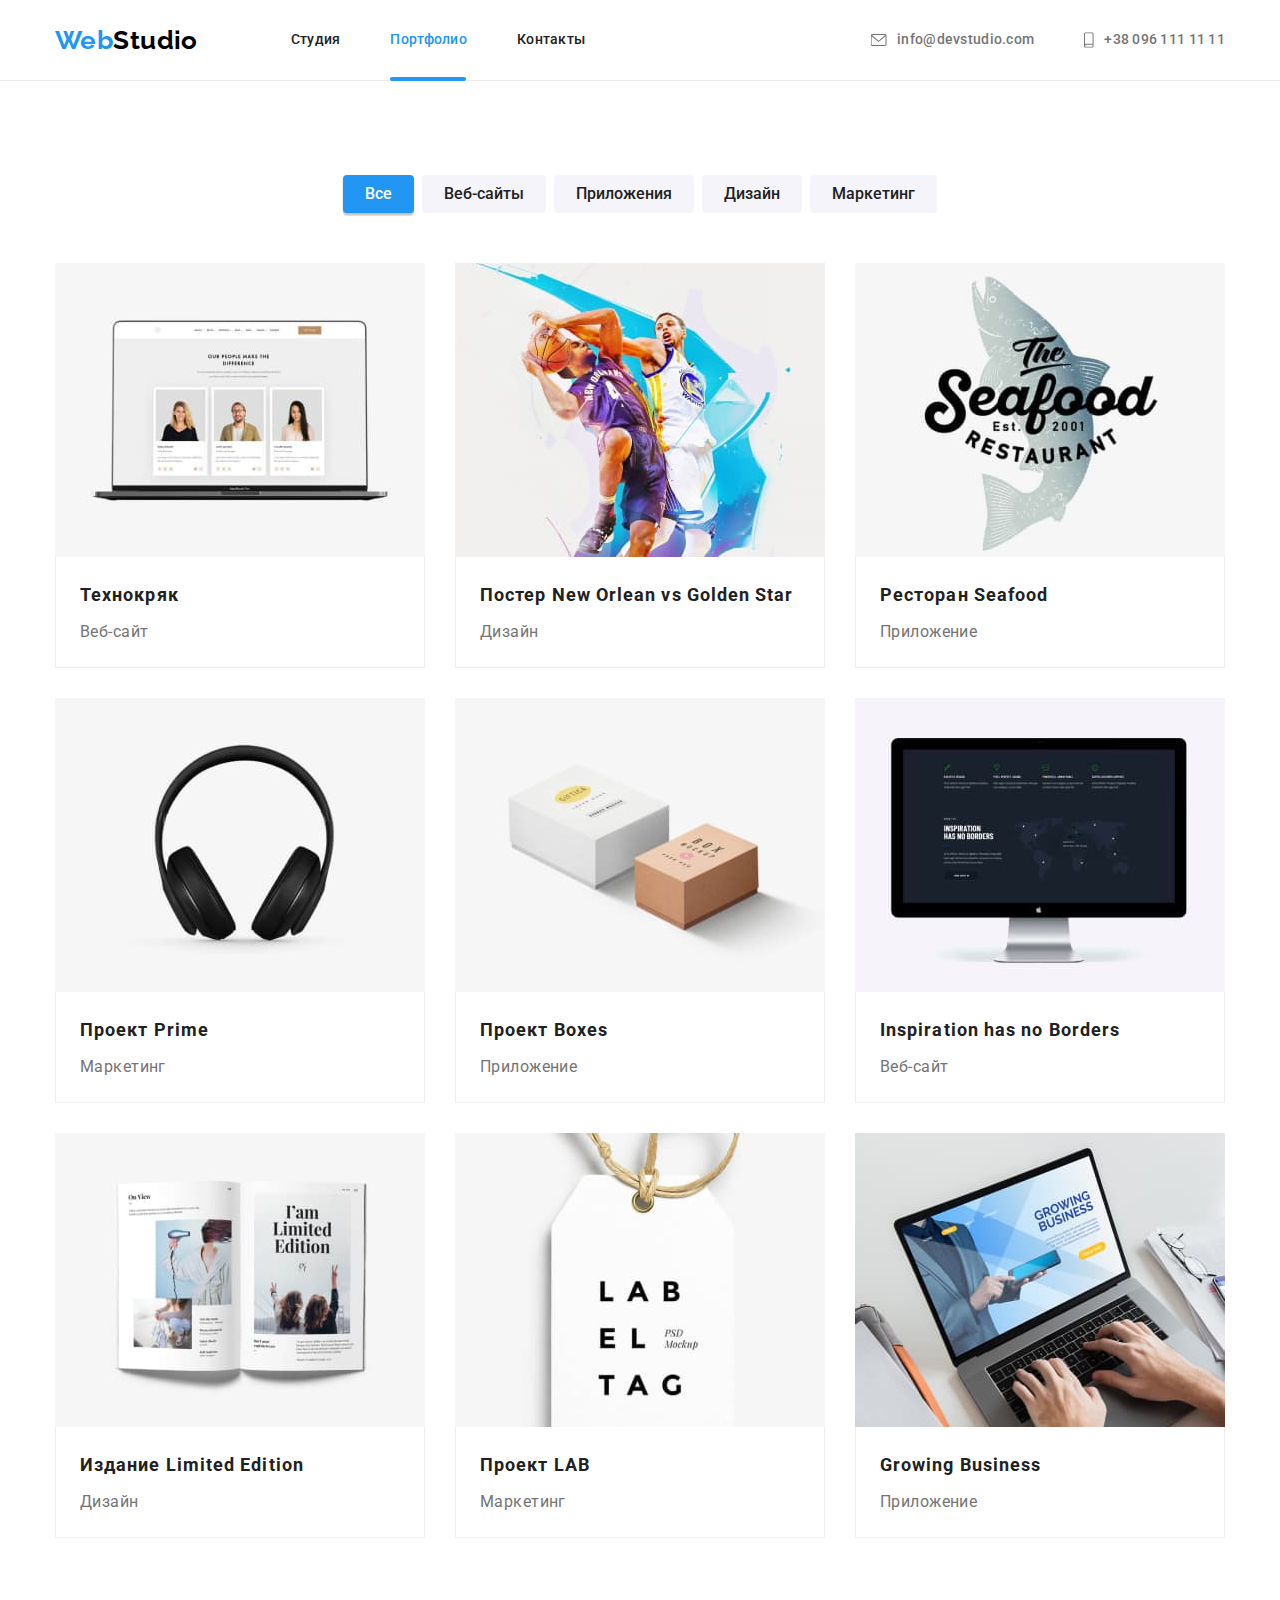
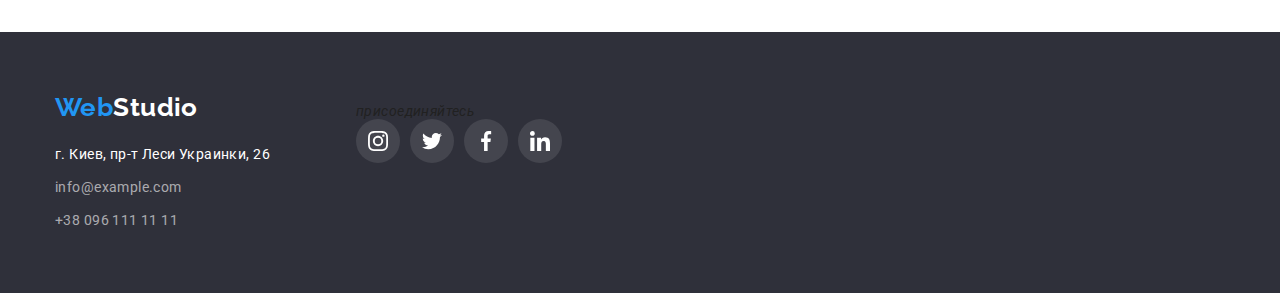
==== portfolio.html @ 846f45d1 "Initial commit" ====
<!DOCTYPE html>
<html lang="ru">
  <head>
    <meta charset="UTF-8" />
    <meta http-equiv="X-UA-Compatible" content="IE=edge" />
    <meta name="viewport" content="width=device-width, initial-scale=1.0" />
    <title>Портфолио</title>
    <link
      rel="stylesheet"
      href="https://cdnjs.cloudflare.com/ajax/libs/modern-normalize/1.0.0/modern-normalize.min.css"
    />
    <!-- fonts -->
    <!-- weird links -->
    <link rel="preconnect" href="https://fonts.googleapis.com" />
    <link rel="preconnect" href="https://fonts.gstatic.com" crossorigin />
    <!-- /weird links -->
    <link
      href="https://fonts.googleapis.com/css2?family=Raleway:wght@700&family=Roboto:wght@400;500;700;900&display=swap"
      rel="stylesheet"
    />
    <!-- /fonts -->
    <link rel="stylesheet" href="./css/styles.css" />
  </head>
  <body class="all">
    <header>
      <div class="container header-flex">
        <nav class="navigation">
          <a href="./index.html" class="link logo navigation-item"
            ><span lang="en"><span class="logo-web">Web</span>Studio</span></a
          >
          <ul class="list nav-list navigation-item">
            <li class="nav-list-item">
              <a href="./index.html" class="link linkhov transition nav-link">Студия</a>
            </li>
            <li class="nav-list-item">
              <a href="./portfolio.html" class="link linkhov transition nav-link current"
                >Портфолио</a
              >
            </li>
            <li class="nav-list-item">
              <a href="" class="link linkhov transition nav-link">Контакты</a>
            </li>
          </ul>
        </nav>

        <ul class="list address-top">
          <li class="address-top-item">
            <a href="mailto:info@devstudio.com" class="link linkhov transition contact-link"
              ><svg class="icon contact-link-icon icon-envelope" width="16" height="12">
                <use href="./images/icons.svg#icon-envelope-1"></use></svg
              >info@devstudio.com</a
            >
          </li>
          <li class="address-top-item">
            <a href="tel:+380961111111" class="link linkhov transition contact-link">
              <svg class="icon contact-link-icon icon-envelope" width="10" height="16">
                <use href="./images/icons.svg#icon-smartphone-1"></use>
              </svg>
              +38 096 111 11 11</a
            >
          </li>
        </ul>
      </div>
    </header>
    <main>
      <section class="section">
        <!-- замазать h1 -->
        <div class="container">
          <h1 class="hidden">Портфолио</h1>

          <ul class="list filter-list">
            <li class="filter-item">
              <button type="button" class="filter active transition">Все</button>
            </li>
            <li class="filter-item">
              <button type="button" class="filter transition">Веб-сайты</button>
            </li>
            <li class="filter-item">
              <button type="button" class="filter transition">Приложения</button>
            </li>
            <li class="filter-item">
              <button type="button" class="filter transition">Дизайн</button>
            </li>
            <li class="filter-item">
              <button type="button" class="filter transition">Маркетинг</button>
            </li>
          </ul>
          <ul class="list projects-list">
            <li class="projects-item">
              <a href="" class="portfolio-link link transition"
                ><div class="portfolio-thumb">
                  <img src="./images/photo-1.jpg" alt="ноутбук" width="370" class="img-port" />
                  <p class="portfolio-overlay transition">
                    Ресурс предлагает комплексные предложения с разным уровнем функционала и
                    сервисов. Все это позволит посетителю получить исчерпывающие сведения <br />
                    о компании или частном лице.
                  </p>
                </div>
                <div class="border">
                  <h2 class="portfolio-title">Технокряк</h2>
                  <p class="portfolio-text">Веб-сайт</p>
                </div>
              </a>
            </li>
            <li class="projects-item">
              <a href="" class="portfolio-link link transition">
                <div class="portfolio-thumb">
                  <img src="./images/photo-2.jpg" alt="Постер" width="370" class="img-port" />
                  <p class="portfolio-overlay transition">
                    Ресурс предлагает комплексные предложения с разным уровнем функционала и
                    сервисов. Все это позволит посетителю получить исчерпывающие сведения <br />
                    о компании или частном лице.
                  </p>
                </div>
                <div class="border">
                  <h2 class="portfolio-title">Постер New Orlean vs Golden Star</h2>
                  <p class="portfolio-text">Дизайн</p>
                </div>
              </a>
            </li>
            <li class="projects-item">
              <a href="" class="portfolio-link link transition">
                <div class="portfolio-thumb">
                  <img src="./images/photo-3.jpg" alt="Рыба" width="370" class="img-port" />
                  <p class="portfolio-overlay transition">
                    Ресурс предлагает комплексные предложения с разным уровнем функционала и
                    сервисов. Все это позволит посетителю получить исчерпывающие сведения <br />
                    о компании или частном лице.
                  </p>
                </div>
                <div class="border">
                  <h2 class="portfolio-title">Ресторан Seafood</h2>
                  <p class="portfolio-text">Приложение</p>
                </div>
              </a>
            </li>
            <li class="projects-item">
              <a href="" class="portfolio-link link transition">
                <div class="portfolio-thumb">
                  <img src="./images/photo-4.jpg" alt="наушники" width="370" class="img-port" />
                  <p class="portfolio-overlay transition">
                    Ресурс предлагает комплексные предложения с разным уровнем функционала и
                    сервисов. Все это позволит посетителю получить исчерпывающие сведения <br />
                    о компании или частном лице.
                  </p>
                </div>
                <div class="border">
                  <h2 class="portfolio-title">Проект Prime</h2>
                  <p class="portfolio-text">Маркетинг</p>
                </div>
              </a>
            </li>
            <li class="projects-item">
              <a href="" class="portfolio-link link transition">
                <div class="portfolio-thumb">
                  <img src="./images/photo-5.jpg" alt="две коробки" width="370" class="img-port" />
                  <p class="portfolio-overlay transition">
                    Ресурс предлагает комплексные предложения с разным уровнем функционала и
                    сервисов. Все это позволит посетителю получить исчерпывающие сведения <br />
                    о компании или частном лице.
                  </p>
                </div>
                <div class="border">
                  <h2 class="portfolio-title">Проект Boxes</h2>
                  <p class="portfolio-text">Приложение</p>
                </div>
              </a>
            </li>
            <li class="projects-item">
              <a href="" class="portfolio-link link transition">
                <div class="portfolio-thumb">
                  <img src="./images/photo-6.jpg" alt="монитор" width="370" class="img-port" />
                  <p class="portfolio-overlay transition">
                    Ресурс предлагает комплексные предложения с разным уровнем функционала и
                    сервисов. Все это позволит посетителю получить исчерпывающие сведения <br />
                    о компании или частном лице.
                  </p>
                </div>
                <div class="border">
                  <h2 class="portfolio-title">Inspiration has no Borders</h2>
                  <p class="portfolio-text">Веб-сайт</p>
                </div>
              </a>
            </li>
            <li class="projects-item">
              <a href="" class="portfolio-link link transition">
                <div class="portfolio-thumb">
                  <img src="./images/photo-7.jpg" alt="каталог" width="370" class="img-port" />
                  <p class="portfolio-overlay transition">
                    Ресурс предлагает комплексные предложения с разным уровнем функционала и
                    сервисов. Все это позволит посетителю получить исчерпывающие сведения <br />
                    о компании или частном лице.
                  </p>
                </div>
                <div class="border">
                  <h2 class="portfolio-title">Издание Limited Edition</h2>
                  <p class="portfolio-text">Дизайн</p>
                </div>
              </a>
            </li>
            <li class="projects-item">
              <a href="" class="portfolio-link link transition">
                <div class="portfolio-thumb">
                  <img src="./images/photo-8.jpg" alt="этикетка" width="370" class="img-port" />
                  <p class="portfolio-overlay transition">
                    Ресурс предлагает комплексные предложения с разным уровнем функционала и
                    сервисов. Все это позволит посетителю получить исчерпывающие сведения <br />
                    о компании или частном лице.
                  </p>
                </div>
                <div class="border">
                  <h2 class="portfolio-title">Проект LAB</h2>
                  <p class="portfolio-text">Маркетинг</p>
                </div>
              </a>
            </li>
            <li class="projects-item">
              <a href="" class="portfolio-link link transition">
                <div class="portfolio-thumb">
                  <img
                    src="./images/photo-9.jpg"
                    alt="ноутбук и руки"
                    width="370"
                    class="img-port"
                  />
                  <p class="portfolio-overlay transition">
                    Ресурс предлагает комплексные предложения с разным уровнем функционала и
                    сервисов. Все это позволит посетителю получить исчерпывающие сведения <br />
                    о компании или частном лице.
                  </p>
                </div>
                <div class="border">
                  <h2 class="portfolio-title">Growing Business</h2>
                  <p class="portfolio-text">Приложение</p>
                </div>
              </a>
            </li>
          </ul>
        </div>
      </section>
    </main>
    <footer class="footer">
      <div class="container foot-cont">
        <div class="flex-element">
          <a href="./index.html" class="logo link logo-footer"
            ><span lang="en"><span class="logo-web">Web</span>Studio</span></a
          >
          <address>
            <ul class="list">
              <li class="foot-addr-item">
                <a href="" class="link print-address">г. Киев, пр-т Леси Украинки, 26</a>
              </li>
              <li class="foot-addr-item">
                <a href="mailto:info@example.com" class="link linkhov transition contact-link-foot"
                  >info@example.com</a
                >
              </li>
              <li class="foot-addr-item">
                <a href="tel:+380961111111" class="link linkhov transition contact-link-foot"
                  >+38 096 111 11 11</a
                >
              </li>
            </ul>
          </address>
        </div>
        <div class="flex-element join">
          <p class="join-text"><em class="join-text">присоединяйтесь</em></p>
          <ul class="join-list list">
            <li class="join-item">
              <a href="" class="join-link transition"
                ><svg class="join-icon" width="20" height="20">
                  <use href="./images/icons.svg#icon-instagram"></use></svg
              ></a>
            </li>
            <li class="join-item">
              <a href="" class="join-link transition"
                ><svg class="join-icon" width="20" height="20">
                  <use href="./images/icons.svg#icon-twitter"></use></svg
              ></a>
            </li>
            <li class="join-item">
              <a href="" class="join-link transition"
                ><svg class="join-icon" width="20" height="20">
                  <use href="./images/icons.svg#icon-facebook"></use></svg
              ></a>
            </li>
            <li class="join-item">
              <a href="" class="join-link transition"
                ><svg class="join-icon" width="20" height="20">
                  <use href="./images/icons.svg#icon-linkedin"></use></svg
              ></a>
            </li>
          </ul>
        </div>
      </div>
    </footer>
  </body>
</html>
---- css/styles.css ----
/* main color black #212121; */
/* secondary blacki-greyish  #757575; */
/* backgroud white #FFFFFF */
/* background black (sec 2 , footer) #2F303A */
/* background pinkish + selector-buttons bg #F5F4FA */
/* hover + logo : #2196F3; */
/* footer address rgba(255, 255, 255, 0.6) */


:root {
	--primary-text: #212121;
	--secondary-text: #757575;
	--background-main: #FFFFFF;
	--background-secondary: #2F303A;
	--background-three: #F5F4FA;
	--company-color: #2196F3;
	--footer-address: rgba(255, 255, 255, 0.6);
	--logo-black: #000000;
	--header-bottom: #ECECEC;
	--button-hover: #188CE8 ;
	--projects-border: #EEEEEE;
	--clients-logo: #AFB1B8;
	--footer-links-bcgd: rgba(255, 255, 255, 0.1);
	--backdrop-bckg: rgba(0, 0, 0, 0.2);
}

body {
	font-family: 'Roboto', 'Times New Roman' , sans-serif;
	background-color: var(--background-main);
	color: var(--primary-text);
	letter-spacing: 0.03em;
	font-size: 14px;
}

.section {
	padding-top: 94px;
	padding-bottom: 94px;
}
.section-title {
	margin-bottom: 50px;
	font-size: 36px;
	line-height: 1.17;
	text-align: center;
}
.hidden {
	position: absolute;
	white-space: nowrap;
	width: 1px;
	height: 1px;
	overflow: hidden;
	border: 0;
	padding: 0;
	clip: rect(0 0 0 0);
	clip-path: inset(50%);
	margin: -1px;
}

/* remove dots only from existing lists */
.list {
	padding: 0;
	margin: 0;
	list-style: none;
}
/* remove underline from all links */
.link {
	text-decoration: none;
}
h1,h2,h3 {
	margin-top: 0;
}
p {
	margin: 0px ;
	padding: 0px ;
}
/* links to change color when hover and focus*/
.linkhov:hover,
.linkhov:focus {
	color: var(--company-color);
}
.nav-link:not(.current):focus::before,
.nav-link:not(.current):hover::before {
	transform: scale(1);
 }
 .nav-link::before {
	transform: scale(0);
	transition-property: transform;
	transition-duration: 250ms;
	transition-timing-function: cubic-bezier(0.4, 0, 0.2, 1);
 }
.current {
	position: relative;
}
/* .nav-link:not(.current):hover::before, */
.nav-link::before,
.current::after {
	content: "";
	background-image: url(../images/hover.jpg);
	display: inline-block;
	width: calc(100% - 1px);
	height: 4px;
	background-size: contain;
	position: absolute;
	border-radius: 2px;
	bottom: -1.3px;
	left: 0;
}
.linkhov.current {
	color: var(--company-color);
}
/* logo */
.logo {
	font-family: 'Raleway', sans-serif;
	color: var(--logo-black);
	font-weight: 700;
	/* line-height is 31px in figma, when i get 30.94px, should i round it up to 1.2 or include more numbers after dort? */
	line-height: 1.19;
	font-size: 26px;
}
.logo-web {
	color: var(--company-color);
}
.logo-footer {
	display: block;
	margin-bottom: 20px;
	color: var(--background-main);
}
.transition {
	transition-duration: 250ms;
	transition-timing-function: cubic-bezier(0.4, 0, 0.2, 1);
}
/* header (can use tag for header , but better with class) */



.contact-link-icon {
	fill: currentColor;
	margin-right: 10px;
}
/* .contact-link-icon:hover {
	fill: var(--company-color);
} */
.container {
	margin-right: auto;
	margin-left: auto;
	width: 1200px;
	padding-right: 15px;
	padding-left: 15px;
	/* outline: solid yellow; */
}
.nav-list {
	display: flex;
}
.nav-list-item:not(:last-child) {
	margin-right: 50px;
}
.address-top {
	display: flex;
	/* margin-left: auto; */
}
.address-top-item:not(:last-child) {
	margin-right: 50px;

}
.header-flex {
	display: flex;
	justify-content: space-between;
}
.navigation-item:not(:last-child) {
	margin-right: 93px;
}
.navigation {
	display: flex;
	align-items: center;
}
.nav-link,
.contact-link {
	transition-property: color;
	font-weight: 500;
	line-height: 1.14;
	letter-spacing: 0.02em;
}
.nav-link {
	position: relative;
	display:block;
	padding-top: 32px;
	padding-bottom: 32px;

	color: inherit;
}
.contact-link {
	align-items: center;
	display: flex;
	padding-top: 32px;
	padding-bottom: 32px;
	color: var(--secondary-text);
}
header {
	border-bottom: 1px solid var(--header-bottom);
}

/* footer */
.subscribe-icon {
	margin-left: 10px;
}
.form-foot {
	display: flex;
}
.form-textarea::placeholder {
	font-weight: 400;
	font-size: 14px;
	line-height: 16px;
	letter-spacing: 0.01em;
	color: rgba(117, 117, 117, 0.5);	
}
.email-foot::placeholder {
	font-weight: 400;
	font-size: 16px;
	line-height: 20px;
	color: var(--footer-address);
}
.email-foot {
	color: var(--background-main);
	margin-right: 12px;
	padding-left: 16px;
	display: inline-block;
	width: 358px;
	height: 50px;
	background-color: var(--background-secondary);
	border: 1px solid rgba(255, 255, 255, 0.3);
	border-radius: 4px;
}
.button-foot {
	display: flex;
	justify-content: center;
	align-items: center;
	width: 200px;
	height: 50px;
	font-weight: 700;
	font-size: 16px;
	line-height: 30px;
	letter-spacing: 0.06em;
	color: var(--background-main);
	background-color: var(--company-color);
	border: 0px;
	box-shadow: 0px 4px 4px rgba(0, 0, 0, 0.15);
	border-radius: 4px;
}
.contact-link-foot,
.print-address {
	line-height: 1.71;
	font-style: normal;
	
}
.foot-addr-item:not(:last-child) {
	margin-bottom: 9px;
}
.contact-link-foot {
	transition-property: color;
	color: var(--footer-address);
}
.print-address {
	color: var(--background-main);
}
.footer {
	padding: 60px 0px;
	background-color: var(--background-secondary);
}

.foot-cont {
	display: flex;
	align-items: baseline;
}
.flex-element:nth-child(1) {
	width: 231px;
	margin-right: 70px;
}
.flex-element:nth-child(2) {
	margin-right: 93px;
}

.join-list {
	display: flex;
	justify-content: center;
}

.team-icon {
	/* fill: currentColor; */
}

.join-link:hover,
.join-link:focus {
	background-color: var(--company-color);
}
.element-text {
	color: var(--background-main);
	font-style:normal;
	text-transform: uppercase;
	font-weight: bold;
	margin-bottom: 20px;
}
.join-link {
	transition-property: background-color;
	display: flex;
	width: 44px;
	height: 44px;
	fill: var(--background-main);
	justify-content: center;
	align-items: center;
	border-radius: 50%;
	background-color: var(--footer-links-bcgd);
}

.join-item:not(:last-child) {
	margin-right: 10px;
}
/* index html main */
/* section 1=hero */

.hero {
	background-image: linear-gradient( to right, rgba(47, 48, 58, 0.4), rgba(47, 48, 58, 0.4)) , url(../images/bigimage.jpg);
	background-repeat: no-repeat;
	background-position: center;
	max-width: 1600px;
	height: 600px;
	background-color: var(--background-secondary);
	text-align: center;
	padding: 200px 0px;
	margin-left: auto;
	margin-right: auto;
}
.hero-title {
	margin-left: auto;
	margin-right: auto;
	/* display: block; */
	width: 696px;
	margin-bottom: 30px;
	font-weight: 900;
	font-size: 44px;
	line-height: 1.36;
	letter-spacing: 0.06em;
	text-transform: uppercase;
	color: var(--background-main);
	/* outline: solid yellow; */
}
.hero-button {
	transition-property: background-color;
	padding: 10px 32px;
	min-width: 200px;
	border: 0px;
	box-shadow: 0px 4px 4px rgba(0, 0, 0, 0.15);
	border-radius: 4px;
	background-color: var(--company-color);
	color: var(--background-main);
	font-size: 16px;
	font-weight: 700;
	line-height: 1.875;
	letter-spacing: 0.06em;
}
.hero-button:hover ,
.hero-button:focus {
	background-color: var(--button-hover);
}

/* section 2 =reasons */
.reasons-div {
	width: 270px;
	height: 120px;
	background-color: var(--background-three);
	display: flex;
	justify-content: center;
	align-items: center;
	margin-bottom: 30px;
}
.reasons-list {
	display: flex;
	flex-wrap: wrap;
	/* margin-top: -30px; */
	/* margin-left: -30px; */
	/* padding-top: 96px;
	padding-bottom: 94px; */
}
.reasons-item {
	/* margin-left: 30px; */
	/* margin-top: 30px; */
	flex-basis: calc((100% - 90px) / 4);
}
/* .reasons-item:not(:nth-child(-n + 4)) {
	margin-top: 30px;
} */
.reasons-item:not(:nth-child(4n + 1)) {
	margin-left: 30px;
}


/* .reasons-list {
	display: flex;
	flex-wrap: wrap;
	padding-top: 96px;
	padding-bottom: 94px;
}
.reasons-item:not(:nth-last-child(-n + 4)) {
		margin-bottom: 30px;
}
.reasons-item:not(:nth-child(4n)) {
	margin-right: 30px;
}
.reasons-item {
	flex-basis: calc((100% - 120px)/ 4) ;
	background-color: tomato;
} */


.reasons-title {
	margin-bottom: 10px;
	font-size: 14px;
	line-height: 1.17;
	text-transform: uppercase;
}
.reasons-text {
	/* margin-top: 0;
	margin-bottom: 0; */
	font-size: 14px;
	line-height: 1.71;
	color: var(--secondary-text);
}

/* section 3 =processes*/
.proc-text {
	position: absolute;
	bottom: 0;
	width: 370px;
	height: 70px;
	display: flex;
	align-items: center;
	justify-content: center;
	background-image: linear-gradient(to right , rgba(47, 48, 58, 0.8) , rgba(47, 48, 58, 0.8));
	font-weight: 700;
	line-height: 16px;
	text-transform: uppercase;
	color: var(--background-main);
}

.section.processes {
	padding-top: 0px;
}
.proc-list {
	display: flex;
	flex-wrap: wrap;
}
.proc-item {
	flex-basis: calc((100% - 60px) / 3);
	position: relative;
}
.proc-item:not(:nth-child(3n)) {
	margin-right: 30px;
}


/* section 4=team */

/* outline- sec 3 css */
.team-links-list {
	display: flex;
	justify-content: center;
}
.team-icon {
	fill: currentColor;
}
.link-icon-team:hover ,
.link-icon-team:focus {
	background-color: var(--company-color);
	color: var(--background-main);
	/* fill: var(--background-main); */
}
.link-icon-team {
	transition-property: background-color , color;
	color: var(--clients-logo);
	display: flex;
	justify-content: center;
	align-items: center;
	width: 44px;
	height: 44px;
	/* fill: var(--clients-logo); */
	/* padding: 12px 0px; */
	border-radius: 50%;
}
.team-limks-item:not(:last-child) {
	margin-right: 10px;
}

.team-list {
	display:flex
}
.team-item {
	flex-basis: calc((100% - 90px) / 4);
	text-align: center;
}
.team-item:not(:nth-child(4n)) {
	margin-right: 30px;
}
.team-name-text {
	border-bottom-left-radius: 4px;
	border-bottom-right-radius: 4px;
	max-width: 270px;
	text-align: center;
	padding: 30px 0px;
	background-color: var(--background-main);
	box-shadow: 0px 1px 3px rgba(0, 0, 0, 0.12), 0px 1px 1px rgba(0, 0, 0, 0.14), 0px 2px 1px rgba(0, 0, 0, 0.2);
}



.team {
	background-color: var(--background-three);
}
.team-name,
.team-text {
	font-size: 16px;
	line-height: 1.17;
	margin-bottom: 16px;
}
.team-name {
	margin-bottom: 10px;
	font-weight: 500;
}

.team-text {
	color: var(--secondary-text);
}
/* section 5 clients */
.clients-list {
	display: flex;
	justify-content: center;
}
.clients-svg {
	fill: currentColor;
}
.clients-link:hover,
.clients-link:focus {

	border: 1px solid var(--company-color);
	/* fill: var(--company-color); */
	color: var(--button-hover);
}
.clients-link {
	color: var(--clients-logo);
	transition-property: color , border;
	/*  */
	display: flex;
	width: 170px;
	height: 92px;
	border: 1px solid var(--clients-logo);
	/* fill: var(--clients-logo); */
	justify-content: center;
	align-items: center;
	border-radius: 4px;
}
.clients-item:not(:last-child) {
	margin-right: 30px;
}
/* portfolio-html */
.filter-list {
	display: flex;
	justify-content: center;
	margin-bottom: 50px;
}
.filter-item:not(:last-child) {
	margin-right: 8px;
}
.projects-list {
	display: flex;
	flex-wrap: wrap;
}
.projects-item {
	flex-basis: calc((100% - 60px) / 4);
}
.projects-item:not(:nth-child(3n)) {
	margin-right: 30px;
}
.projects-item:not(:nth-last-child(-n + 3)) {
	margin-bottom: 30px;
}
.modal-submit,
.button-foot,
.modal-button-c,
.filter ,
.hero-button {
	cursor: pointer;
}
.filter {
	transition-property: background-color , box-shadow , color ;
	padding: 6px 22px ;
	/* display: block; */
	border-radius: 4px;
	border: 0px;
	background-color: var(--background-three);
	font-weight: 500;
	font-size: 16px;
	line-height: 1.625;
	color: var(--primary-text);
}
.filter:hover,
.filter:focus,
.filter.active {
	box-shadow: 0px 3px 1px rgba(0, 0, 0, 0.1), 0px 1px 2px rgba(0, 0, 0, 0.08), 0px 2px 2px rgba(0, 0, 0, 0.12);
	background-color: var(--company-color);
	color: var(--background-main);
}

.portfolio-title {
	/* padding-top: 20px; */
	margin-bottom: 4px;
	/* padding-bottom: 4px; */
	color: var(--primary-text);
	font-size: 18px;
	line-height: 2;
	letter-spacing: 0.06em;
}
.portfolio-text {
	/* border-bottom: 1px solid var(--background-three);
	padding-bottom: 20px; */

	color: var(--secondary-text);
	font-size: 16px;
	line-height: 1.875;
}
.img-port {
	display: block;
	z-index: -2;
}
/* .portfolio-title,
.portfolio-text {
	border-left: 1px solid var(--background-three);
	border-right: 1px solid var(--background-three);
	padding-left: 24px; 
} */
.border {
	border-left: 1px solid var(--projects-border);
	border-right: 1px solid var(--projects-border);
	border-bottom: 1px solid var(--projects-border);
	padding: 20px 24px; 
}
.portfolio-link:hover .portfolio-overlay,
.portfolio-link:hover,
.portfolio-link:focus {

	transform: translateY(0);
	box-shadow: 0px 1px 1px rgba(0, 0, 0, 0.12), 0px 4px 4px rgba(0, 0, 0, 0.06), 1px 4px 6px rgba(0, 0, 0, 0.16);
}
.portfolio-link {
	transition-property: box-shadow;
	display: block;
}
.portfolio-thumb {
	position: relative;
	overflow: hidden;
}

.portfolio-overlay {
	transition-property: transform;
	transform: translateY(100%);
	/* remove */
	background-image: linear-gradient(to right, rgba(33, 150, 243, 0.9) , rgba(33, 150, 243, 0.9));
	display: flex;
	position: absolute;
	width: 100%;
	height: 100%;
	justify-content: center;
	align-items: center;
	top: 0;
	padding: 0px 24px;
	font-size: 18px;
	line-height: 28px;
	color: var(--background-main);
}
.overlay-text {
	/* width: 322px; */
}

/* modalka */

.backdrop.is-hidden{
	opacity: 0;
	pointer-events: none;
}

.backdrop {
	position: fixed;
	top: 0;
	right: 0;
	transition-property: opacity;
	/* transition-duration: 250ms;
	transition-timing-function: cubic-bezier(0.4, 0, 0.2, 1); */
	opacity: 1;
	width: 100%;
	height: 100%;
	background-color: var(--backdrop-bckg) ;
}
.modal-button-c:hover {
	fill: #2196F3;
}
.modal-button-c {
	transition: fill 250ms cubic-bezier(0.4, 0, 0.2, 1);
	height: 30px;
	width: 30px;
	display: flex;
	position: absolute;
	top: 8px;
	right: 8px;
	align-items: center;
	justify-content: center;
	background-color: var(--background-main);
	border: 1px solid rgba(0, 0, 0, 0.1);
	border-radius: 50%;

}
.backdrop.is-hidden > .modal {
	/* transform: scale(0.5); */
	transform: translate(50% , 50%) translateY(-150px) scale(0.8) ;
}
.modal {
	padding: 40px 39px 40px 41px;
	transform-origin: center center;
	transition-property: transform;
	display: flex;
	justify-content: center;
	position: absolute;
	bottom: 50%;
	right: 50%;
	transform: translate(50% , 50%);
	width: 528px;
	height: 581px;
	background-color: var(--background-main);
	box-shadow: 0px 1px 3px rgba(0, 0, 0, 0.12), 0px 1px 1px rgba(0, 0, 0, 0.14), 0px 2px 1px rgba(0, 0, 0, 0.2);
	border-radius: 4px;
	outline: 1px yellow;
}
.client-data-field {
	text-align: center;
	font-weight: 700;
	font-size: 20px;
	line-height: 23px;
	margin-bottom: 12px;
}
/* .modal-form {
	width: 448px;
} */
.form-label {
	margin-bottom: 10px;
	display: block;
	color: var(--secondary-text);
	font-weight: 400;
	font-size: 12px;
	line-height: 14px;
}
.form-label:last-child {
	margin-bottom: 20px;
}
.form-input {
	margin-top: 4px;
	display: block;
	color: var(--primary-text);
	width: 448px;
	height: 40px;
	border: 1px solid rgba(33, 33, 33, 0.2);
	border-radius: 4px;
	padding-left: 42px;
}
.form-textarea:focus,
.form-input:focus {
	border-color: var(--company-color);
	outline: 0;
}
.form-svg-cont {
	display: block;
	position: relative;
}
.form-svg-cont:focus-within {
	fill: #188CE8;
}

.form-input-svg {
	position: absolute;
	top: 50%;
	left: 12px;
	transform: translateY(-50%);
	display: flex;
	justify-content: center;
	align-items: center;
}
.form-textarea {
	color: var(--primary-text);
	margin-top: 4px;
	resize: none;
	width: 100%;
	height: 120px;
	border: 1px solid rgba(33, 33, 33, 0.2);
	border-radius: 4px;
	padding: 12px 16px;
}
.form-checkbox:checked + .checkbox-svg > .checkbox-svg-checked {
	opacity: 1;
}
/* .form-checkbox:hover + .checkbox-svg>.checkbox-svg-unchecked , */
.form-checkbox:focus + .checkbox-svg > .checkbox-svg-unchecked {
	outline: 2.5px solid var(--company-color);
	border-radius: 2px;
	outline-offset: -2px;
}
.form-checkbox:checked+.checkbox-svg>.checkbox-svg-unchecked {
	opacity: 0;

}
.form-checkbox-label {
	padding-left: 13px;
	margin-bottom: 30px;
	line-height: 24px;
	display: flex;
	align-items: center;
}
.checkbox-svg {
	display: block;
	width: 16px;
	height: 15px;
	position: relative;
	margin-right: 8.38px;
	/* border: 2px solid var(--primary-text); */
}
.checkbox-svg-checked {
	transition-property: opacity; 
	transition-duration: 250ms ;
	transition-timing-function: cubic-bezier(0.4, 0, 0.2, 1);
	background-color: var(--company-color);
	background-origin: border-box;
	border-color: var(--company-color);
	opacity: 0;
	position: absolute;
	top: 50%;
	left: 50%;
	transform: translate(-50% , -50%);
	border-radius: 2px;
}
.checkbox-svg-unchecked {
	transition-property: opacity , outline;
	transition-duration: 250ms;
	transition-timing-function: cubic-bezier(0.4, 0, 0.2, 1);
	position: absolute;
	top: 50%;
	left: 50%;
	transform: translate(-50%, -50%);
}
.modal-conditions-link {
	text-decoration-line: underline;
	color: var(--company-color);
}
.modal-conditions-link,
.form-checkbox-label {
	font-weight: 400;
	font-size: 14px;
	line-height: 24px;
	letter-spacing: 0.03em;
}
.form-checkbox-label {
	color: var(--secondary-text);
}
.modal-submit:hover {
	background-color: #188CE8;
}
.modal-submit {
	transition: background-color 250ms cubic-bezier(0.4, 0, 0.2, 1);
	margin-left: auto;
	margin-right: auto;
	display: flex;
	justify-content: center;
	align-items: center;
	width: 200px;
	height: 50px;
	font-weight: 700;
	font-size: 16px;
	line-height: 30px;
	letter-spacing: 0.06em;
	color: var(--background-main);
	background-color: var(--company-color);
	box-shadow: 0px 4px 4px rgba(0, 0, 0, 0.15);
	border-radius: 4px;
	border: 0px;
}
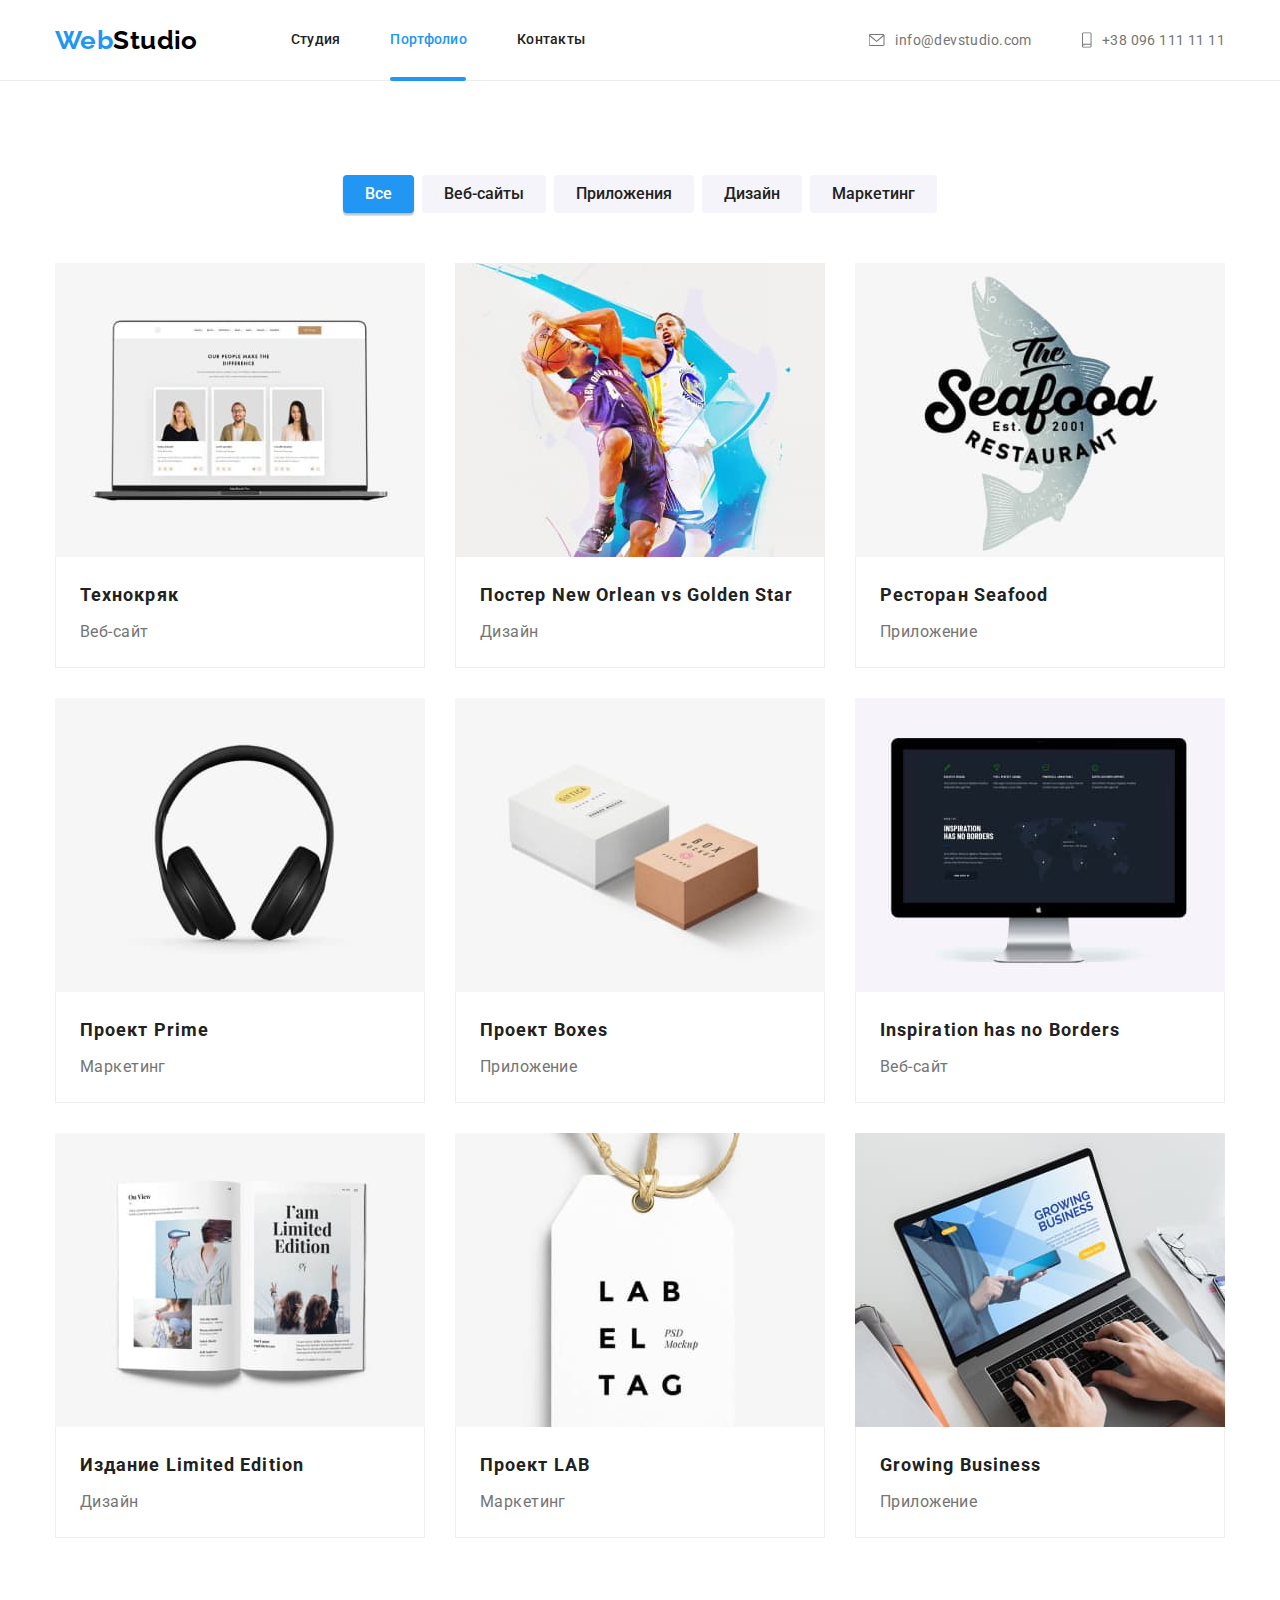
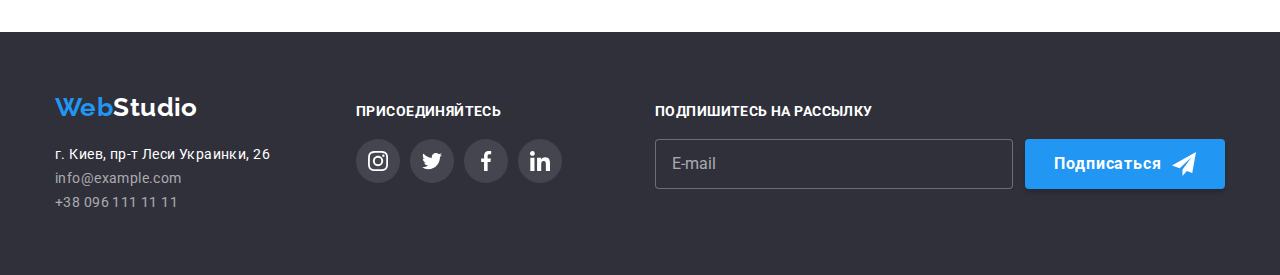
==== commit b5f3a238: "redoes classes in comp with BEM, begins scss" ====
--- a/portfolio.html
+++ b/portfolio.html
@@ -23,37 +23,37 @@
   </head>
   <body class="all">
     <header>
-      <div class="container header-flex">
+      <div class="container header__container">
         <nav class="navigation">
-          <a href="./index.html" class="link logo navigation-item"
-            ><span lang="en"><span class="logo-web">Web</span>Studio</span></a
+          <a href="./index.html" class="link logo navigation__flex"
+            ><span lang="en"><span class="logo--web">Web</span>Studio</span></a
           >
-          <ul class="list nav-list navigation-item">
-            <li class="nav-list-item">
-              <a href="./index.html" class="link linkhov transition nav-link">Студия</a>
-            </li>
-            <li class="nav-list-item">
-              <a href="./portfolio.html" class="link linkhov transition nav-link current"
+          <ul class="list nav__list navigation__flex">
+            <li class="nav__item">
+              <a href="./index.html" class="link linkhov transition nav__link">Студия</a>
+            </li>
+            <li class="nav__item">
+              <a href="./portfolio.html" class="link linkhov transition nav__link current"
                 >Портфолио</a
               >
             </li>
-            <li class="nav-list-item">
-              <a href="" class="link linkhov transition nav-link">Контакты</a>
+            <li class="nav__item">
+              <a href="" class="link linkhov transition nav__link">Контакты</a>
             </li>
           </ul>
         </nav>
 
-        <ul class="list address-top">
-          <li class="address-top-item">
-            <a href="mailto:info@devstudio.com" class="link linkhov transition contact-link"
-              ><svg class="icon contact-link-icon icon-envelope" width="16" height="12">
+        <ul class="list address">
+          <li class="address__item">
+            <a href="mailto:info@devstudio.com" class="link linkhov transition address__link"
+              ><svg class="icon address__icon address__icon--envelope" width="16" height="12">
                 <use href="./images/icons.svg#icon-envelope-1"></use></svg
               >info@devstudio.com</a
             >
           </li>
-          <li class="address-top-item">
-            <a href="tel:+380961111111" class="link linkhov transition contact-link">
-              <svg class="icon contact-link-icon icon-envelope" width="10" height="16">
+          <li class="address__item">
+            <a href="tel:+380961111111" class="link linkhov transition address__link">
+              <svg class="icon address__icon address__icon--envelope" width="10" height="16">
                 <use href="./images/icons.svg#icon-smartphone-1"></use>
               </svg>
               +38 096 111 11 11</a
@@ -68,170 +68,165 @@
         <div class="container">
           <h1 class="hidden">Портфолио</h1>
 
-          <ul class="list filter-list">
-            <li class="filter-item">
-              <button type="button" class="filter active transition">Все</button>
-            </li>
-            <li class="filter-item">
-              <button type="button" class="filter transition">Веб-сайты</button>
-            </li>
-            <li class="filter-item">
-              <button type="button" class="filter transition">Приложения</button>
-            </li>
-            <li class="filter-item">
-              <button type="button" class="filter transition">Дизайн</button>
-            </li>
-            <li class="filter-item">
-              <button type="button" class="filter transition">Маркетинг</button>
+          <ul class="list filter">
+            <li class="filter__item">
+              <button type="button" class="filter__button active transition">Все</button>
+            </li>
+            <li class="filter__item">
+              <button type="button" class="filter__button transition">Веб-сайты</button>
+            </li>
+            <li class="filter__item">
+              <button type="button" class="filter__button transition">Приложения</button>
+            </li>
+            <li class="filter__item">
+              <button type="button" class="filter__button transition">Дизайн</button>
+            </li>
+            <li class="filter__item">
+              <button type="button" class="filter__button transition">Маркетинг</button>
             </li>
           </ul>
-          <ul class="list projects-list">
-            <li class="projects-item">
-              <a href="" class="portfolio-link link transition"
-                ><div class="portfolio-thumb">
-                  <img src="./images/photo-1.jpg" alt="ноутбук" width="370" class="img-port" />
-                  <p class="portfolio-overlay transition">
-                    Ресурс предлагает комплексные предложения с разным уровнем функционала и
-                    сервисов. Все это позволит посетителю получить исчерпывающие сведения <br />
-                    о компании или частном лице.
-                  </p>
-                </div>
-                <div class="border">
-                  <h2 class="portfolio-title">Технокряк</h2>
-                  <p class="portfolio-text">Веб-сайт</p>
-                </div>
-              </a>
-            </li>
-            <li class="projects-item">
-              <a href="" class="portfolio-link link transition">
-                <div class="portfolio-thumb">
-                  <img src="./images/photo-2.jpg" alt="Постер" width="370" class="img-port" />
-                  <p class="portfolio-overlay transition">
-                    Ресурс предлагает комплексные предложения с разным уровнем функционала и
-                    сервисов. Все это позволит посетителю получить исчерпывающие сведения <br />
-                    о компании или частном лице.
-                  </p>
-                </div>
-                <div class="border">
-                  <h2 class="portfolio-title">Постер New Orlean vs Golden Star</h2>
-                  <p class="portfolio-text">Дизайн</p>
-                </div>
-              </a>
-            </li>
-            <li class="projects-item">
-              <a href="" class="portfolio-link link transition">
-                <div class="portfolio-thumb">
-                  <img src="./images/photo-3.jpg" alt="Рыба" width="370" class="img-port" />
-                  <p class="portfolio-overlay transition">
-                    Ресурс предлагает комплексные предложения с разным уровнем функционала и
-                    сервисов. Все это позволит посетителю получить исчерпывающие сведения <br />
-                    о компании или частном лице.
-                  </p>
-                </div>
-                <div class="border">
-                  <h2 class="portfolio-title">Ресторан Seafood</h2>
-                  <p class="portfolio-text">Приложение</p>
-                </div>
-              </a>
-            </li>
-            <li class="projects-item">
-              <a href="" class="portfolio-link link transition">
-                <div class="portfolio-thumb">
-                  <img src="./images/photo-4.jpg" alt="наушники" width="370" class="img-port" />
-                  <p class="portfolio-overlay transition">
-                    Ресурс предлагает комплексные предложения с разным уровнем функционала и
-                    сервисов. Все это позволит посетителю получить исчерпывающие сведения <br />
-                    о компании или частном лице.
-                  </p>
-                </div>
-                <div class="border">
-                  <h2 class="portfolio-title">Проект Prime</h2>
-                  <p class="portfolio-text">Маркетинг</p>
-                </div>
-              </a>
-            </li>
-            <li class="projects-item">
-              <a href="" class="portfolio-link link transition">
-                <div class="portfolio-thumb">
-                  <img src="./images/photo-5.jpg" alt="две коробки" width="370" class="img-port" />
-                  <p class="portfolio-overlay transition">
-                    Ресурс предлагает комплексные предложения с разным уровнем функционала и
-                    сервисов. Все это позволит посетителю получить исчерпывающие сведения <br />
-                    о компании или частном лице.
-                  </p>
-                </div>
-                <div class="border">
-                  <h2 class="portfolio-title">Проект Boxes</h2>
-                  <p class="portfolio-text">Приложение</p>
-                </div>
-              </a>
-            </li>
-            <li class="projects-item">
-              <a href="" class="portfolio-link link transition">
-                <div class="portfolio-thumb">
-                  <img src="./images/photo-6.jpg" alt="монитор" width="370" class="img-port" />
-                  <p class="portfolio-overlay transition">
-                    Ресурс предлагает комплексные предложения с разным уровнем функционала и
-                    сервисов. Все это позволит посетителю получить исчерпывающие сведения <br />
-                    о компании или частном лице.
-                  </p>
-                </div>
-                <div class="border">
-                  <h2 class="portfolio-title">Inspiration has no Borders</h2>
-                  <p class="portfolio-text">Веб-сайт</p>
-                </div>
-              </a>
-            </li>
-            <li class="projects-item">
-              <a href="" class="portfolio-link link transition">
-                <div class="portfolio-thumb">
-                  <img src="./images/photo-7.jpg" alt="каталог" width="370" class="img-port" />
-                  <p class="portfolio-overlay transition">
-                    Ресурс предлагает комплексные предложения с разным уровнем функционала и
-                    сервисов. Все это позволит посетителю получить исчерпывающие сведения <br />
-                    о компании или частном лице.
-                  </p>
-                </div>
-                <div class="border">
-                  <h2 class="portfolio-title">Издание Limited Edition</h2>
-                  <p class="portfolio-text">Дизайн</p>
-                </div>
-              </a>
-            </li>
-            <li class="projects-item">
-              <a href="" class="portfolio-link link transition">
-                <div class="portfolio-thumb">
-                  <img src="./images/photo-8.jpg" alt="этикетка" width="370" class="img-port" />
-                  <p class="portfolio-overlay transition">
-                    Ресурс предлагает комплексные предложения с разным уровнем функционала и
-                    сервисов. Все это позволит посетителю получить исчерпывающие сведения <br />
-                    о компании или частном лице.
-                  </p>
-                </div>
-                <div class="border">
-                  <h2 class="portfolio-title">Проект LAB</h2>
-                  <p class="portfolio-text">Маркетинг</p>
-                </div>
-              </a>
-            </li>
-            <li class="projects-item">
-              <a href="" class="portfolio-link link transition">
-                <div class="portfolio-thumb">
-                  <img
-                    src="./images/photo-9.jpg"
-                    alt="ноутбук и руки"
-                    width="370"
-                    class="img-port"
-                  />
-                  <p class="portfolio-overlay transition">
-                    Ресурс предлагает комплексные предложения с разным уровнем функционала и
-                    сервисов. Все это позволит посетителю получить исчерпывающие сведения <br />
-                    о компании или частном лице.
-                  </p>
-                </div>
-                <div class="border">
-                  <h2 class="portfolio-title">Growing Business</h2>
-                  <p class="portfolio-text">Приложение</p>
+          <ul class="list grid">
+            <li class="grid__item">
+              <a href="" class="grid__link link transition"
+                ><div class="grid__thumb">
+                  <img src="./images/photo-1.jpg" alt="ноутбук" width="370" class="image" />
+                  <p class="grid__overlay transition">
+                    Ресурс предлагает комплексные предложения с разным уровнем функционала и
+                    сервисов. Все это позволит посетителю получить исчерпывающие сведения <br />
+                    о компании или частном лице.
+                  </p>
+                </div>
+                <div class="grid__border">
+                  <h2 class="grid__title">Технокряк</h2>
+                  <p class="grid__text">Веб-сайт</p>
+                </div>
+              </a>
+            </li>
+            <li class="grid__item">
+              <a href="" class="grid__link link transition">
+                <div class="grid__thumb">
+                  <img src="./images/photo-2.jpg" alt="Постер" width="370" class="image" />
+                  <p class="grid__overlay transition">
+                    Ресурс предлагает комплексные предложения с разным уровнем функционала и
+                    сервисов. Все это позволит посетителю получить исчерпывающие сведения <br />
+                    о компании или частном лице.
+                  </p>
+                </div>
+                <div class="grid__border">
+                  <h2 class="grid__title">Постер New Orlean vs Golden Star</h2>
+                  <p class="grid__text">Дизайн</p>
+                </div>
+              </a>
+            </li>
+            <li class="grid__item">
+              <a href="" class="grid__link link transition">
+                <div class="grid__thumb">
+                  <img src="./images/photo-3.jpg" alt="Рыба" width="370" class="image" />
+                  <p class="grid__overlay transition">
+                    Ресурс предлагает комплексные предложения с разным уровнем функционала и
+                    сервисов. Все это позволит посетителю получить исчерпывающие сведения <br />
+                    о компании или частном лице.
+                  </p>
+                </div>
+                <div class="grid__border">
+                  <h2 class="grid__title">Ресторан Seafood</h2>
+                  <p class="grid__text">Приложение</p>
+                </div>
+              </a>
+            </li>
+            <li class="grid__item">
+              <a href="" class="grid__link link transition">
+                <div class="grid__thumb">
+                  <img src="./images/photo-4.jpg" alt="наушники" width="370" class="image" />
+                  <p class="grid__overlay transition">
+                    Ресурс предлагает комплексные предложения с разным уровнем функционала и
+                    сервисов. Все это позволит посетителю получить исчерпывающие сведения <br />
+                    о компании или частном лице.
+                  </p>
+                </div>
+                <div class="grid__border">
+                  <h2 class="grid__title">Проект Prime</h2>
+                  <p class="grid__text">Маркетинг</p>
+                </div>
+              </a>
+            </li>
+            <li class="grid__item">
+              <a href="" class="grid__link link transition">
+                <div class="grid__thumb">
+                  <img src="./images/photo-5.jpg" alt="две коробки" width="370" class="image" />
+                  <p class="grid__overlay transition">
+                    Ресурс предлагает комплексные предложения с разным уровнем функционала и
+                    сервисов. Все это позволит посетителю получить исчерпывающие сведения <br />
+                    о компании или частном лице.
+                  </p>
+                </div>
+                <div class="grid__border">
+                  <h2 class="grid__title">Проект Boxes</h2>
+                  <p class="grid__text">Приложение</p>
+                </div>
+              </a>
+            </li>
+            <li class="grid__item">
+              <a href="" class="grid__link link transition">
+                <div class="grid__thumb">
+                  <img src="./images/photo-6.jpg" alt="монитор" width="370" class="image" />
+                  <p class="grid__overlay transition">
+                    Ресурс предлагает комплексные предложения с разным уровнем функционала и
+                    сервисов. Все это позволит посетителю получить исчерпывающие сведения <br />
+                    о компании или частном лице.
+                  </p>
+                </div>
+                <div class="grid__border">
+                  <h2 class="grid__title">Inspiration has no Borders</h2>
+                  <p class="grid__text">Веб-сайт</p>
+                </div>
+              </a>
+            </li>
+            <li class="grid__item">
+              <a href="" class="grid__link link transition">
+                <div class="grid__thumb">
+                  <img src="./images/photo-7.jpg" alt="каталог" width="370" class="image" />
+                  <p class="grid__overlay transition">
+                    Ресурс предлагает комплексные предложения с разным уровнем функционала и
+                    сервисов. Все это позволит посетителю получить исчерпывающие сведения <br />
+                    о компании или частном лице.
+                  </p>
+                </div>
+                <div class="grid__border">
+                  <h2 class="grid__title">Издание Limited Edition</h2>
+                  <p class="grid__text">Дизайн</p>
+                </div>
+              </a>
+            </li>
+            <li class="grid__item">
+              <a href="" class="grid__link link transition">
+                <div class="grid__thumb">
+                  <img src="./images/photo-8.jpg" alt="этикетка" width="370" class="image" />
+                  <p class="grid__overlay transition">
+                    Ресурс предлагает комплексные предложения с разным уровнем функционала и
+                    сервисов. Все это позволит посетителю получить исчерпывающие сведения <br />
+                    о компании или частном лице.
+                  </p>
+                </div>
+                <div class="grid__border">
+                  <h2 class="grid__title">Проект LAB</h2>
+                  <p class="grid__text">Маркетинг</p>
+                </div>
+              </a>
+            </li>
+            <li class="grid__item">
+              <a href="" class="grid__link link transition">
+                <div class="grid__thumb">
+                  <img src="./images/photo-9.jpg" alt="ноутбук и руки" width="370" class="image" />
+                  <p class="grid__overlay transition">
+                    Ресурс предлагает комплексные предложения с разным уровнем функционала и
+                    сервисов. Все это позволит посетителю получить исчерпывающие сведения <br />
+                    о компании или частном лице.
+                  </p>
+                </div>
+                <div class="grid__border">
+                  <h2 class="grid__title">Growing Business</h2>
+                  <p class="grid__text">Приложение</p>
                 </div>
               </a>
             </li>
@@ -240,57 +235,71 @@
       </section>
     </main>
     <footer class="footer">
-      <div class="container foot-cont">
-        <div class="flex-element">
-          <a href="./index.html" class="logo link logo-footer"
-            ><span lang="en"><span class="logo-web">Web</span>Studio</span></a
+      <div class="container footer__container">
+        <div class="footer__flex">
+          <a href="./index.html" class="logo link footer__logo"
+            ><span lang="en"><span class="logo--web">Web</span>Studio</span></a
           >
           <address>
-            <ul class="list">
-              <li class="foot-addr-item">
-                <a href="" class="link print-address">г. Киев, пр-т Леси Украинки, 26</a>
+            <ul class="list footer-address">
+              <li class="footer-address__item">
+                <a href="" class="link footer-address__text">г. Киев, пр-т Леси Украинки, 26</a>
               </li>
-              <li class="foot-addr-item">
-                <a href="mailto:info@example.com" class="link linkhov transition contact-link-foot"
+              <li class="footer-address__item">
+                <a
+                  href="mailto:info@example.com"
+                  class="link linkhov transition footer-address__link"
                   >info@example.com</a
                 >
               </li>
-              <li class="foot-addr-item">
-                <a href="tel:+380961111111" class="link linkhov transition contact-link-foot"
+              <li class="footer-address__item">
+                <a href="tel:+380961111111" class="link linkhov transition footer-address__link"
                   >+38 096 111 11 11</a
                 >
               </li>
             </ul>
           </address>
         </div>
-        <div class="flex-element join">
-          <p class="join-text"><em class="join-text">присоединяйтесь</em></p>
-          <ul class="join-list list">
-            <li class="join-item">
-              <a href="" class="join-link transition"
-                ><svg class="join-icon" width="20" height="20">
+        <div class="footer__flex join">
+          <p class="footer__title"><em class="footer__title">присоединяйтесь</em></p>
+          <ul class="join__list list">
+            <li class="join__item">
+              <a href="" class="join__link transition"
+                ><svg width="20" height="20">
                   <use href="./images/icons.svg#icon-instagram"></use></svg
               ></a>
             </li>
-            <li class="join-item">
-              <a href="" class="join-link transition"
-                ><svg class="join-icon" width="20" height="20">
+            <li class="join__item">
+              <a href="" class="join__link transition"
+                ><svg width="20" height="20">
                   <use href="./images/icons.svg#icon-twitter"></use></svg
               ></a>
             </li>
-            <li class="join-item">
-              <a href="" class="join-link transition"
-                ><svg class="join-icon" width="20" height="20">
+            <li class="join__item">
+              <a href="" class="join__link transition"
+                ><svg width="20" height="20">
                   <use href="./images/icons.svg#icon-facebook"></use></svg
               ></a>
             </li>
-            <li class="join-item">
-              <a href="" class="join-link transition"
-                ><svg class="join-icon" width="20" height="20">
+            <li class="join__item">
+              <a href="" class="join__link transition"
+                ><svg width="20" height="20">
                   <use href="./images/icons.svg#icon-linkedin"></use></svg
               ></a>
             </li>
           </ul>
+        </div>
+        <div class="footer__flex subscribe">
+          <p class="footer__title"><em class="footer__title">Подпишитесь на рассылку</em></p>
+          <form name="subscribe" class="form-foot">
+            <input type="email" name="email" class="subscribe__email" placeholder="E-mail" />
+            <button class="subscribe__button" type="submit">
+              Подписаться
+              <svg width="24" height="24" class="subscribe-icon">
+                <use href="./images/icons.svg#icon-send"></use>
+              </svg>
+            </button>
+          </form>
         </div>
       </div>
     </footer>
--- a/css/styles.css
+++ b/css/styles.css
@@ -6,6 +6,9 @@
 /* hover + logo : #2196F3; */
 /* footer address rgba(255, 255, 255, 0.6) */
 
+/* {
+		"liveServer.settings.port": 5501
+	} */
 
 :root {
 	--primary-text: #212121;
@@ -36,7 +39,7 @@
 	padding-top: 94px;
 	padding-bottom: 94px;
 }
-.section-title {
+.section__title {
 	margin-bottom: 50px;
 	font-size: 36px;
 	line-height: 1.17;
@@ -77,11 +80,11 @@
 .linkhov:focus {
 	color: var(--company-color);
 }
-.nav-link:not(.current):focus::before,
-.nav-link:not(.current):hover::before {
+.nav__link:not(.current):focus::before,
+.nav__link:not(.current):hover::before {
 	transform: scale(1);
  }
- .nav-link::before {
+ .nav__link::before {
 	transform: scale(0);
 	transition-property: transform;
 	transition-duration: 250ms;
@@ -90,8 +93,8 @@
 .current {
 	position: relative;
 }
-/* .nav-link:not(.current):hover::before, */
-.nav-link::before,
+/* .nav__link:not(.current):hover::before, */
+.nav__link::before,
 .current::after {
 	content: "";
 	background-image: url(../images/hover.jpg);
@@ -116,10 +119,10 @@
 	line-height: 1.19;
 	font-size: 26px;
 }
-.logo-web {
+.logo--web {
 	color: var(--company-color);
 }
-.logo-footer {
+.footer__logo {
 	display: block;
 	margin-bottom: 20px;
 	color: var(--background-main);
@@ -132,7 +135,7 @@
 
 
 
-.contact-link-icon {
+.address__icon {
 	fill: currentColor;
 	margin-right: 10px;
 }
@@ -147,39 +150,39 @@
 	padding-left: 15px;
 	/* outline: solid yellow; */
 }
-.nav-list {
-	display: flex;
-}
-.nav-list-item:not(:last-child) {
+.nav__list {
+	display: flex;
+}
+.nav__item:not(:last-child) {
 	margin-right: 50px;
 }
-.address-top {
+.address {
 	display: flex;
 	/* margin-left: auto; */
 }
-.address-top-item:not(:last-child) {
+.address__item:not(:last-child) {
 	margin-right: 50px;
 
 }
-.header-flex {
+.header__container {
 	display: flex;
 	justify-content: space-between;
 }
-.navigation-item:not(:last-child) {
+.navigation__flex:not(:last-child) {
 	margin-right: 93px;
 }
 .navigation {
 	display: flex;
 	align-items: center;
 }
-.nav-link,
-.contact-link {
+.nav__link,
+.address-link {
 	transition-property: color;
 	font-weight: 500;
 	line-height: 1.14;
 	letter-spacing: 0.02em;
 }
-.nav-link {
+.nav__link {
 	position: relative;
 	display:block;
 	padding-top: 32px;
@@ -187,7 +190,7 @@
 
 	color: inherit;
 }
-.contact-link {
+.address__link {
 	align-items: center;
 	display: flex;
 	padding-top: 32px;
@@ -205,20 +208,20 @@
 .form-foot {
 	display: flex;
 }
-.form-textarea::placeholder {
+.modal__textarea::placeholder {
 	font-weight: 400;
 	font-size: 14px;
 	line-height: 16px;
 	letter-spacing: 0.01em;
 	color: rgba(117, 117, 117, 0.5);	
 }
-.email-foot::placeholder {
+.subscribe__email::placeholder {
 	font-weight: 400;
 	font-size: 16px;
 	line-height: 20px;
 	color: var(--footer-address);
 }
-.email-foot {
+.subscribe__email {
 	color: var(--background-main);
 	margin-right: 12px;
 	padding-left: 16px;
@@ -229,7 +232,7 @@
 	border: 1px solid rgba(255, 255, 255, 0.3);
 	border-radius: 4px;
 }
-.button-foot {
+.subscribe__button {
 	display: flex;
 	justify-content: center;
 	align-items: center;
@@ -245,8 +248,8 @@
 	box-shadow: 0px 4px 4px rgba(0, 0, 0, 0.15);
 	border-radius: 4px;
 }
-.contact-link-foot,
-.print-address {
+.footer-address__link,
+.footer-address__text {
 	line-height: 1.71;
 	font-style: normal;
 	
@@ -254,11 +257,11 @@
 .foot-addr-item:not(:last-child) {
 	margin-bottom: 9px;
 }
-.contact-link-foot {
+.footer-address__link {
 	transition-property: color;
 	color: var(--footer-address);
 }
-.print-address {
+.footer-address__text {
 	color: var(--background-main);
 }
 .footer {
@@ -266,19 +269,19 @@
 	background-color: var(--background-secondary);
 }
 
-.foot-cont {
+.footer__container {
 	display: flex;
 	align-items: baseline;
 }
-.flex-element:nth-child(1) {
+.footer__flex:nth-child(1) {
 	width: 231px;
 	margin-right: 70px;
 }
-.flex-element:nth-child(2) {
+.footer__flex:nth-child(2) {
 	margin-right: 93px;
 }
 
-.join-list {
+.join__list {
 	display: flex;
 	justify-content: center;
 }
@@ -287,18 +290,18 @@
 	/* fill: currentColor; */
 }
 
-.join-link:hover,
-.join-link:focus {
+.join__link:hover,
+.join__link:focus {
 	background-color: var(--company-color);
 }
-.element-text {
+.footer__title {
 	color: var(--background-main);
 	font-style:normal;
 	text-transform: uppercase;
 	font-weight: bold;
 	margin-bottom: 20px;
 }
-.join-link {
+.join__link {
 	transition-property: background-color;
 	display: flex;
 	width: 44px;
@@ -310,7 +313,7 @@
 	background-color: var(--footer-links-bcgd);
 }
 
-.join-item:not(:last-child) {
+.join__item:not(:last-child) {
 	margin-right: 10px;
 }
 /* index html main */
@@ -328,7 +331,7 @@
 	margin-left: auto;
 	margin-right: auto;
 }
-.hero-title {
+.hero__title {
 	margin-left: auto;
 	margin-right: auto;
 	/* display: block; */
@@ -342,7 +345,7 @@
 	color: var(--background-main);
 	/* outline: solid yellow; */
 }
-.hero-button {
+.hero__button {
 	transition-property: background-color;
 	padding: 10px 32px;
 	min-width: 200px;
@@ -356,13 +359,13 @@
 	line-height: 1.875;
 	letter-spacing: 0.06em;
 }
-.hero-button:hover ,
-.hero-button:focus {
+.hero__button:hover ,
+.hero__button:focus {
 	background-color: var(--button-hover);
 }
 
 /* section 2 =reasons */
-.reasons-div {
+.reasons__div {
 	width: 270px;
 	height: 120px;
 	background-color: var(--background-three);
@@ -371,7 +374,7 @@
 	align-items: center;
 	margin-bottom: 30px;
 }
-.reasons-list {
+.reasons__list {
 	display: flex;
 	flex-wrap: wrap;
 	/* margin-top: -30px; */
@@ -379,15 +382,15 @@
 	/* padding-top: 96px;
 	padding-bottom: 94px; */
 }
-.reasons-item {
+.reasons__item {
 	/* margin-left: 30px; */
 	/* margin-top: 30px; */
 	flex-basis: calc((100% - 90px) / 4);
 }
-/* .reasons-item:not(:nth-child(-n + 4)) {
+/* .reasons__item:not(:nth-child(-n + 4)) {
 	margin-top: 30px;
 } */
-.reasons-item:not(:nth-child(4n + 1)) {
+.reasons__item:not(:nth-child(4n + 1)) {
 	margin-left: 30px;
 }
 
@@ -410,13 +413,13 @@
 } */
 
 
-.reasons-title {
+.reasons__title {
 	margin-bottom: 10px;
 	font-size: 14px;
 	line-height: 1.17;
 	text-transform: uppercase;
 }
-.reasons-text {
+.reasons__text {
 	/* margin-top: 0;
 	margin-bottom: 0; */
 	font-size: 14px;
@@ -425,7 +428,7 @@
 }
 
 /* section 3 =processes*/
-.proc-text {
+.processes__text {
 	position: absolute;
 	bottom: 0;
 	width: 370px;
@@ -443,15 +446,15 @@
 .section.processes {
 	padding-top: 0px;
 }
-.proc-list {
+.processes__list {
 	display: flex;
 	flex-wrap: wrap;
 }
-.proc-item {
+.processes__item {
 	flex-basis: calc((100% - 60px) / 3);
 	position: relative;
 }
-.proc-item:not(:nth-child(3n)) {
+.processes__item:not(:nth-child(3n)) {
 	margin-right: 30px;
 }
 
@@ -459,20 +462,20 @@
 /* section 4=team */
 
 /* outline- sec 3 css */
-.team-links-list {
-	display: flex;
-	justify-content: center;
-}
-.team-icon {
+.icons-list {
+	display: flex;
+	justify-content: center;
+}
+.icons-list__icon {
 	fill: currentColor;
 }
-.link-icon-team:hover ,
-.link-icon-team:focus {
+.icons-list__link:hover ,
+.icons-list__link:focus {
 	background-color: var(--company-color);
 	color: var(--background-main);
 	/* fill: var(--background-main); */
 }
-.link-icon-team {
+.icons-list__link {
 	transition-property: background-color , color;
 	color: var(--clients-logo);
 	display: flex;
@@ -484,21 +487,21 @@
 	/* padding: 12px 0px; */
 	border-radius: 50%;
 }
-.team-limks-item:not(:last-child) {
+.icons-list__item:not(:last-child) {
 	margin-right: 10px;
 }
 
-.team-list {
+.team__list {
 	display:flex
 }
-.team-item {
+.team__item {
 	flex-basis: calc((100% - 90px) / 4);
 	text-align: center;
 }
-.team-item:not(:nth-child(4n)) {
+.team__item:not(:nth-child(4n)) {
 	margin-right: 30px;
 }
-.team-name-text {
+.team__div {
 	border-bottom-left-radius: 4px;
 	border-bottom-right-radius: 4px;
 	max-width: 270px;
@@ -513,36 +516,36 @@
 .team {
 	background-color: var(--background-three);
 }
-.team-name,
-.team-text {
+.team__name,
+.team__text {
 	font-size: 16px;
 	line-height: 1.17;
 	margin-bottom: 16px;
 }
-.team-name {
+.team__name {
 	margin-bottom: 10px;
 	font-weight: 500;
 }
 
-.team-text {
+.team__text {
 	color: var(--secondary-text);
 }
 /* section 5 clients */
-.clients-list {
+.clients__list {
 	display: flex;
 	justify-content: center;
 }
 .clients-svg {
 	fill: currentColor;
 }
-.clients-link:hover,
-.clients-link:focus {
+.clients__link:hover,
+.clients__link:focus {
 
 	border: 1px solid var(--company-color);
 	/* fill: var(--company-color); */
 	color: var(--button-hover);
 }
-.clients-link {
+.clients__link {
 	color: var(--clients-logo);
 	transition-property: color , border;
 	/*  */
@@ -555,39 +558,39 @@
 	align-items: center;
 	border-radius: 4px;
 }
-.clients-item:not(:last-child) {
+.clients__item:not(:last-child) {
 	margin-right: 30px;
 }
 /* portfolio-html */
-.filter-list {
+.filter {
 	display: flex;
 	justify-content: center;
 	margin-bottom: 50px;
 }
-.filter-item:not(:last-child) {
+.filter__item:not(:last-child) {
 	margin-right: 8px;
 }
-.projects-list {
+.grid {
 	display: flex;
 	flex-wrap: wrap;
 }
-.projects-item {
+.grid__item {
 	flex-basis: calc((100% - 60px) / 4);
 }
-.projects-item:not(:nth-child(3n)) {
+.grid__item:not(:nth-child(3n)) {
 	margin-right: 30px;
 }
-.projects-item:not(:nth-last-child(-n + 3)) {
+.grid__item:not(:nth-last-child(-n + 3)) {
 	margin-bottom: 30px;
 }
-.modal-submit,
-.button-foot,
-.modal-button-c,
-.filter ,
-.hero-button {
+.modal__button,
+.subscribe__button,
+.modal__close,
+.filter__button ,
+.hero__button {
 	cursor: pointer;
 }
-.filter {
+.filter__button {
 	transition-property: background-color , box-shadow , color ;
 	padding: 6px 22px ;
 	/* display: block; */
@@ -599,15 +602,15 @@
 	line-height: 1.625;
 	color: var(--primary-text);
 }
-.filter:hover,
-.filter:focus,
-.filter.active {
+.filter__button:hover,
+.filter__button:focus,
+.filter__button.active {
 	box-shadow: 0px 3px 1px rgba(0, 0, 0, 0.1), 0px 1px 2px rgba(0, 0, 0, 0.08), 0px 2px 2px rgba(0, 0, 0, 0.12);
 	background-color: var(--company-color);
 	color: var(--background-main);
 }
 
-.portfolio-title {
+.grid__title {
 	/* padding-top: 20px; */
 	margin-bottom: 4px;
 	/* padding-bottom: 4px; */
@@ -616,7 +619,7 @@
 	line-height: 2;
 	letter-spacing: 0.06em;
 }
-.portfolio-text {
+.grid__text {
 	/* border-bottom: 1px solid var(--background-three);
 	padding-bottom: 20px; */
 
@@ -624,39 +627,39 @@
 	font-size: 16px;
 	line-height: 1.875;
 }
-.img-port {
+.image {
 	display: block;
-	z-index: -2;
-}
-/* .portfolio-title,
-.portfolio-text {
+	/* z-index: -2; */
+}
+/* .grid__title,
+.grid__text {
 	border-left: 1px solid var(--background-three);
 	border-right: 1px solid var(--background-three);
 	padding-left: 24px; 
 } */
-.border {
+.grid__border {
 	border-left: 1px solid var(--projects-border);
 	border-right: 1px solid var(--projects-border);
 	border-bottom: 1px solid var(--projects-border);
 	padding: 20px 24px; 
 }
-.portfolio-link:hover .portfolio-overlay,
-.portfolio-link:hover,
-.portfolio-link:focus {
+.grid__link:hover .grid__overlay,
+.grid__link:hover,
+.grid__link:focus {
 
 	transform: translateY(0);
 	box-shadow: 0px 1px 1px rgba(0, 0, 0, 0.12), 0px 4px 4px rgba(0, 0, 0, 0.06), 1px 4px 6px rgba(0, 0, 0, 0.16);
 }
-.portfolio-link {
+.grid__link {
 	transition-property: box-shadow;
 	display: block;
 }
-.portfolio-thumb {
+.grid__thumb {
 	position: relative;
 	overflow: hidden;
 }
 
-.portfolio-overlay {
+.grid__overlay {
 	transition-property: transform;
 	transform: translateY(100%);
 	/* remove */
@@ -696,10 +699,10 @@
 	height: 100%;
 	background-color: var(--backdrop-bckg) ;
 }
-.modal-button-c:hover {
+.modal__close:hover {
 	fill: #2196F3;
 }
-.modal-button-c {
+.modal__close {
 	transition: fill 250ms cubic-bezier(0.4, 0, 0.2, 1);
 	height: 30px;
 	width: 30px;
@@ -735,7 +738,7 @@
 	border-radius: 4px;
 	outline: 1px yellow;
 }
-.client-data-field {
+.modal__title {
 	text-align: center;
 	font-weight: 700;
 	font-size: 20px;
@@ -745,7 +748,7 @@
 /* .modal-form {
 	width: 448px;
 } */
-.form-label {
+.modal__label {
 	margin-bottom: 10px;
 	display: block;
 	color: var(--secondary-text);
@@ -753,10 +756,10 @@
 	font-size: 12px;
 	line-height: 14px;
 }
-.form-label:last-child {
+.modal__label--margin {
 	margin-bottom: 20px;
 }
-.form-input {
+.modal__input {
 	margin-top: 4px;
 	display: block;
 	color: var(--primary-text);
@@ -766,20 +769,20 @@
 	border-radius: 4px;
 	padding-left: 42px;
 }
-.form-textarea:focus,
-.form-input:focus {
+.modal__textarea:focus,
+.modal__input:focus {
 	border-color: var(--company-color);
 	outline: 0;
 }
-.form-svg-cont {
+.modal__svg-container {
 	display: block;
 	position: relative;
 }
-.form-svg-cont:focus-within {
+.modal__svg-container:focus-within {
 	fill: #188CE8;
 }
 
-.form-input-svg {
+.modal__svg {
 	position: absolute;
 	top: 50%;
 	left: 12px;
@@ -788,7 +791,7 @@
 	justify-content: center;
 	align-items: center;
 }
-.form-textarea {
+.modal__textarea {
 	color: var(--primary-text);
 	margin-top: 4px;
 	resize: none;
@@ -798,27 +801,27 @@
 	border-radius: 4px;
 	padding: 12px 16px;
 }
-.form-checkbox:checked + .checkbox-svg > .checkbox-svg-checked {
+.agreement__checkbox:checked + .agreement__svg > .agreement__svg--checked {
 	opacity: 1;
 }
-/* .form-checkbox:hover + .checkbox-svg>.checkbox-svg-unchecked , */
-.form-checkbox:focus + .checkbox-svg > .checkbox-svg-unchecked {
+/* .agreement__checkbox:hover + .agreement__svg>.agreement__svg--unchecked , */
+.agreement__checkbox:focus + .agreement__svg > .agreement__svg--unchecked {
 	outline: 2.5px solid var(--company-color);
 	border-radius: 2px;
 	outline-offset: -2px;
 }
-.form-checkbox:checked+.checkbox-svg>.checkbox-svg-unchecked {
+.agreement__checkbox:checked+.agreement__svg>.agreement__svg--unchecked {
 	opacity: 0;
 
 }
-.form-checkbox-label {
+.agreement {
 	padding-left: 13px;
 	margin-bottom: 30px;
-	line-height: 24px;
-	display: flex;
-	align-items: center;
-}
-.checkbox-svg {
+	display: flex;
+	align-items: center;
+	color: var(--secondary-text);
+}
+.agreement__svg {
 	display: block;
 	width: 16px;
 	height: 15px;
@@ -826,7 +829,7 @@
 	margin-right: 8.38px;
 	/* border: 2px solid var(--primary-text); */
 }
-.checkbox-svg-checked {
+.agreement__svg--checked {
 	transition-property: opacity; 
 	transition-duration: 250ms ;
 	transition-timing-function: cubic-bezier(0.4, 0, 0.2, 1);
@@ -840,7 +843,7 @@
 	transform: translate(-50% , -50%);
 	border-radius: 2px;
 }
-.checkbox-svg-unchecked {
+.agreement__svg--unchecked {
 	transition-property: opacity , outline;
 	transition-duration: 250ms;
 	transition-timing-function: cubic-bezier(0.4, 0, 0.2, 1);
@@ -849,24 +852,22 @@
 	left: 50%;
 	transform: translate(-50%, -50%);
 }
-.modal-conditions-link {
+.agreement__link {
 	text-decoration-line: underline;
 	color: var(--company-color);
 }
-.modal-conditions-link,
-.form-checkbox-label {
+.agreement__link,
+.agreement {
 	font-weight: 400;
 	font-size: 14px;
 	line-height: 24px;
 	letter-spacing: 0.03em;
 }
-.form-checkbox-label {
-	color: var(--secondary-text);
-}
-.modal-submit:hover {
+
+.modal__button:hover {
 	background-color: #188CE8;
 }
-.modal-submit {
+.modal__button {
 	transition: background-color 250ms cubic-bezier(0.4, 0, 0.2, 1);
 	margin-left: auto;
 	margin-right: auto;
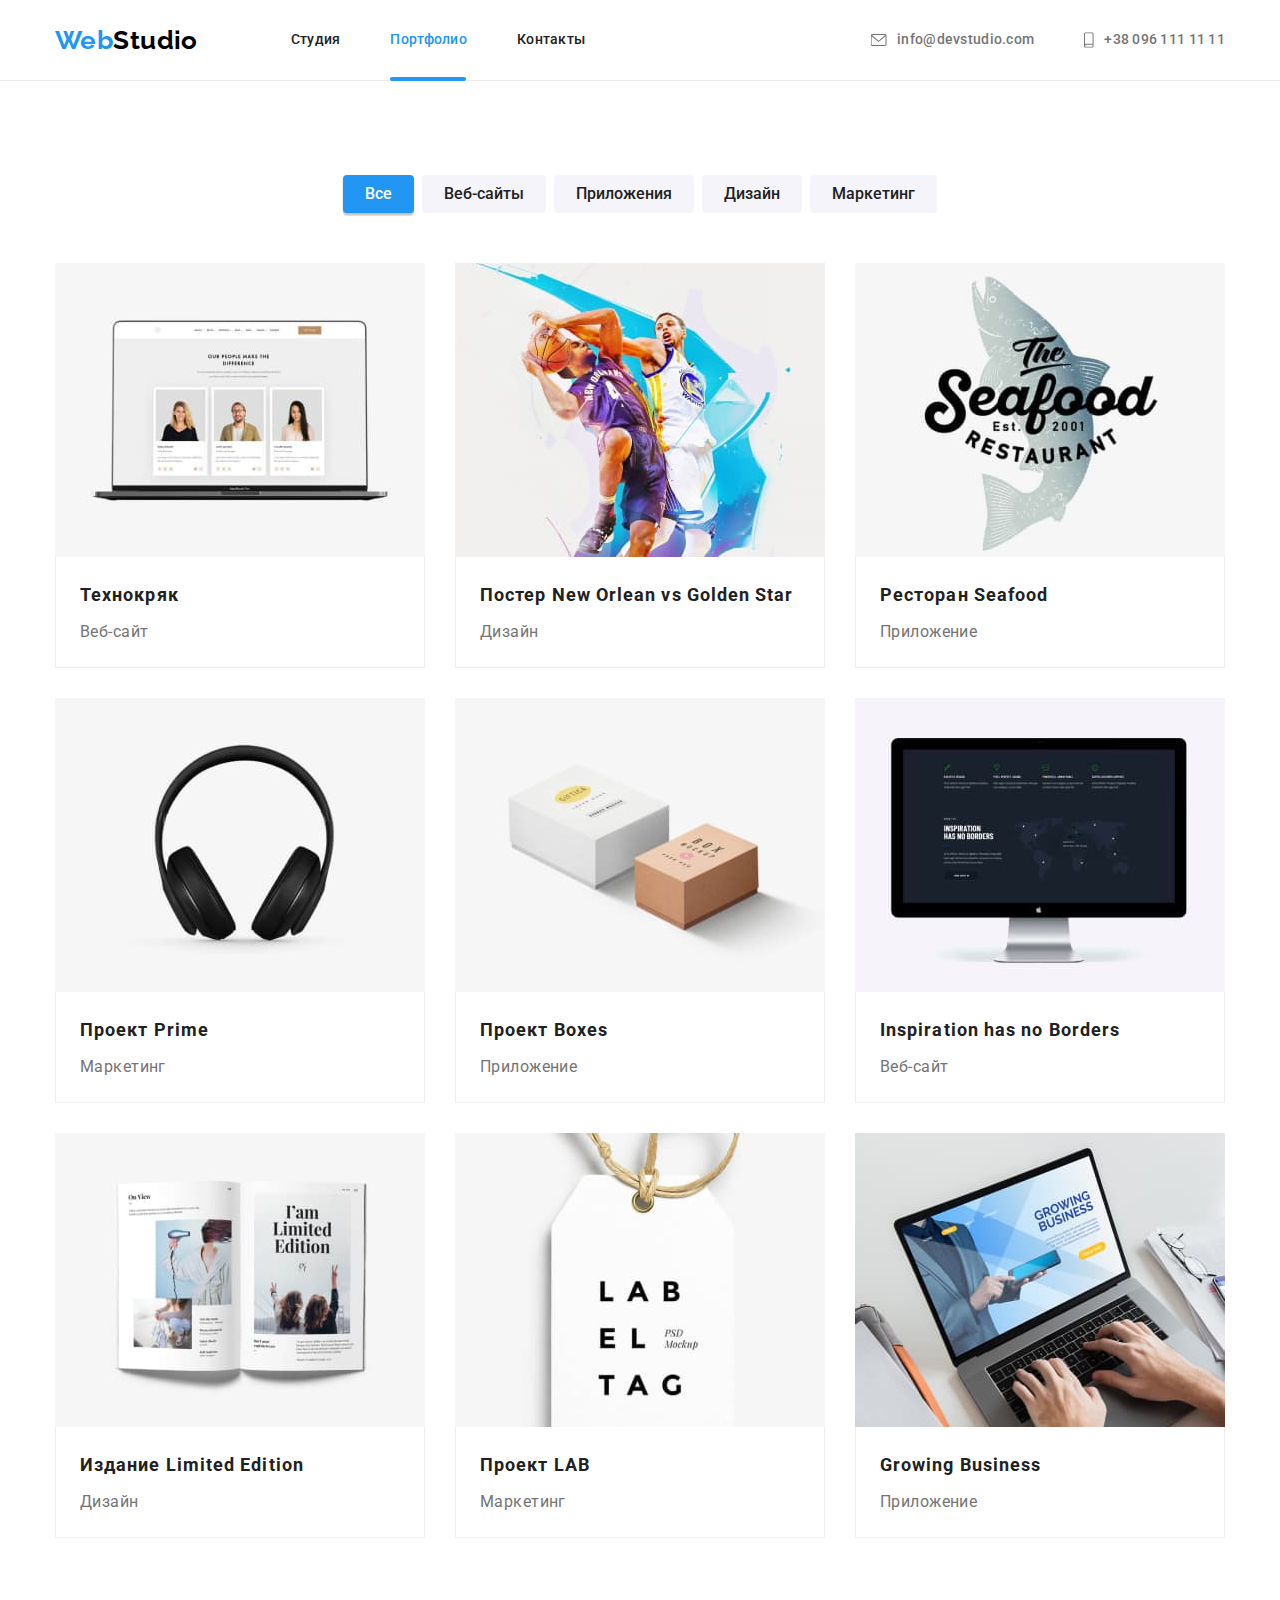
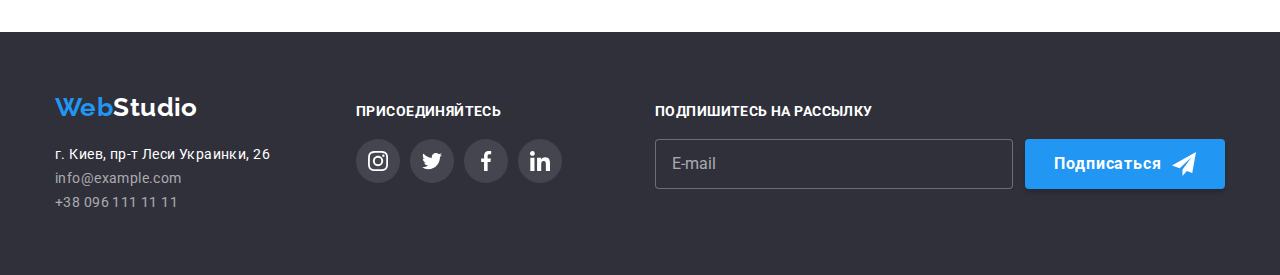
==== commit d48b2630: "completes hw7" ====
--- a/portfolio.html
+++ b/portfolio.html
@@ -19,7 +19,7 @@
       rel="stylesheet"
     />
     <!-- /fonts -->
-    <link rel="stylesheet" href="./css/styles.css" />
+    <link rel="stylesheet" href="./css/main.min.css" />
   </head>
   <body class="all">
     <header>
@@ -28,17 +28,17 @@
           <a href="./index.html" class="link logo navigation__flex"
             ><span lang="en"><span class="logo--web">Web</span>Studio</span></a
           >
-          <ul class="list nav__list navigation__flex">
-            <li class="nav__item">
-              <a href="./index.html" class="link linkhov transition nav__link">Студия</a>
-            </li>
-            <li class="nav__item">
-              <a href="./portfolio.html" class="link linkhov transition nav__link current"
+          <ul class="list navigation__list navigation__flex">
+            <li class="navigation__item">
+              <a href="./index.html" class="link linkhov transition navigation__link">Студия</a>
+            </li>
+            <li class="navigation__item">
+              <a href="./portfolio.html" class="link linkhov transition navigation__link current"
                 >Портфолио</a
               >
             </li>
-            <li class="nav__item">
-              <a href="" class="link linkhov transition nav__link">Контакты</a>
+            <li class="navigation__item">
+              <a href="" class="link linkhov transition navigation__link">Контакты</a>
             </li>
           </ul>
         </nav>
@@ -70,19 +70,19 @@
 
           <ul class="list filter">
             <li class="filter__item">
-              <button type="button" class="filter__button active transition">Все</button>
-            </li>
-            <li class="filter__item">
-              <button type="button" class="filter__button transition">Веб-сайты</button>
-            </li>
-            <li class="filter__item">
-              <button type="button" class="filter__button transition">Приложения</button>
-            </li>
-            <li class="filter__item">
-              <button type="button" class="filter__button transition">Дизайн</button>
-            </li>
-            <li class="filter__item">
-              <button type="button" class="filter__button transition">Маркетинг</button>
+              <button type="button" class="filter__button button active transition">Все</button>
+            </li>
+            <li class="filter__item">
+              <button type="button" class="filter__button button transition">Веб-сайты</button>
+            </li>
+            <li class="filter__item">
+              <button type="button" class="filter__button button transition">Приложения</button>
+            </li>
+            <li class="filter__item">
+              <button type="button" class="filter__button button transition">Дизайн</button>
+            </li>
+            <li class="filter__item">
+              <button type="button" class="filter__button button transition">Маркетинг</button>
             </li>
           </ul>
           <ul class="list grid">
@@ -293,7 +293,7 @@
           <p class="footer__title"><em class="footer__title">Подпишитесь на рассылку</em></p>
           <form name="subscribe" class="form-foot">
             <input type="email" name="email" class="subscribe__email" placeholder="E-mail" />
-            <button class="subscribe__button" type="submit">
+            <button class="subscribe__button button" type="submit">
               Подписаться
               <svg width="24" height="24" class="subscribe-icon">
                 <use href="./images/icons.svg#icon-send"></use>
--- a/css/main.min.css
+++ b/css/main.min.css
@@ -0,0 +1,2 @@
+:root{--primary-text: #212121;--secondary-text: #757575;--background-main: #FFFFFF;--background-secondary: #2F303A;--background-three: #F5F4FA;--company-color: #2196F3;--footer-address: rgba(255, 255, 255, 0.6);--logo-black: #000000;--header-bottom: #ECECEC;--button-hover: #188CE8;--projects-border: #EEEEEE;--clients-logo: #AFB1B8;--footer-links-bcgd: rgba(255, 255, 255, 0.1);--backdrop-bckg: rgba(0, 0, 0, 0.2)}body{font-family:"Roboto","Times New Roman",sans-serif;background-color:var(--background-main);color:var(--primary-text);letter-spacing:0.03em;font-size:14px}.section{padding-top:94px;padding-bottom:94px}.section__title{margin-bottom:50px;font-size:36px;line-height:1.17;text-align:center}.hidden{position:absolute;white-space:nowrap;width:1px;height:1px;overflow:hidden;border:0;padding:0;clip:rect(0 0 0 0);clip-path:inset(50%);margin:-1px}.current{position:relative}.linkhov.current{color:var(--company-color)}.transition{transition-duration:250ms;transition-timing-function:cubic-bezier(0.4, 0, 0.2, 1)}.list{padding:0;margin:0;list-style:none}.link{text-decoration:none}h1,h2,h3{margin-top:0}p{margin:0px;padding:0px}.linkhov:hover,.linkhov:focus{color:var(--company-color)}.container{margin-right:auto;margin-left:auto;width:1200px;padding-right:15px;padding-left:15px}.button{cursor:pointer}.image{display:block}.logo{font-family:"Raleway",sans-serif;color:var(--logo-black);font-weight:700;line-height:1.19;font-size:26px}.logo--web{color:var(--company-color)}.footer__logo{display:block;margin-bottom:20px;color:var(--background-main)}.header__container{display:flex;justify-content:space-between}.address__icon{fill:currentColor;margin-right:10px}.navigation__link:not(.current):focus::before,.navigation__link:not(.current):hover::before{transform:scale(1)}.navigation__link::before{transform:scale(0);transition-property:transform;transition-duration:250ms;transition-timing-function:cubic-bezier(0.4, 0, 0.2, 1)}.navigation__link::before,.current::after{content:"";background-image:url(../images/hover.jpg);display:inline-block;width:calc(100% - 1px);height:4px;background-size:contain;position:absolute;border-radius:2px;bottom:-1.3px;left:0}.navigation__list{display:flex}.navigation__item:not(:last-child){margin-right:50px}.address{display:flex}.address__item:not(:last-child){margin-right:50px}.header__container{display:flex;justify-content:space-between}.navigation__flex:not(:last-child){margin-right:93px}.navigation{display:flex;align-items:center}.navigation__link,.address__link{transition-property:color;font-weight:500;line-height:1.14;letter-spacing:0.02em}.navigation__link{position:relative;display:block;padding-top:32px;padding-bottom:32px;color:inherit}.address__link{align-items:center;display:flex;padding-top:32px;padding-bottom:32px;color:var(--secondary-text)}header{border-bottom:1px solid var(--header-bottom)}.hero{background-image:linear-gradient(to right, rgba(47,48,58,0.4), rgba(47,48,58,0.4)),url(../images/bigimage.jpg);background-repeat:no-repeat;background-position:center;max-width:1600px;height:600px;background-color:var(--background-secondary);text-align:center;padding:200px 0px;margin-left:auto;margin-right:auto}.hero__title{margin-left:auto;margin-right:auto;width:696px;margin-bottom:30px;font-weight:900;font-size:44px;line-height:1.36;letter-spacing:0.06em;text-transform:uppercase;color:var(--background-main)}.hero__button{transition-property:background-color;padding:10px 32px;min-width:200px;border:0px;box-shadow:0px 4px 4px rgba(0,0,0,0.15);border-radius:4px;background-color:var(--company-color);color:var(--background-main);font-size:16px;font-weight:700;line-height:1.875;letter-spacing:0.06em}.hero__button:hover,.hero__button:focus{background-color:var(--button-hover)}.reasons__div{width:270px;height:120px;background-color:var(--background-three);display:flex;justify-content:center;align-items:center;margin-bottom:30px}.reasons__list{display:flex;flex-wrap:wrap}.reasons__item{flex-basis:calc((100% - 90px) / 4)}.reasons__item:not(:nth-child(4n+1)){margin-left:30px}.reasons__title{margin-bottom:10px;font-size:14px;line-height:1.17;text-transform:uppercase}.reasons__text{font-size:14px;line-height:1.71;color:var(--secondary-text)}.processes__text{position:absolute;bottom:0;width:370px;height:70px;display:flex;align-items:center;justify-content:center;background-image:linear-gradient(to right, rgba(47,48,58,0.8), rgba(47,48,58,0.8));font-weight:700;line-height:16px;text-transform:uppercase;color:var(--background-main)}.section.processes{padding-top:0px}.processes__list{display:flex;flex-wrap:wrap}.processes__item{flex-basis:calc((100% - 60px) / 3);position:relative}.processes__item:not(:nth-child(3n)){margin-right:30px}.icons-list{display:flex;justify-content:center}.icons-list__icon{fill:currentColor}.icons-list__link{transition-property:background-color, color;color:var(--clients-logo);display:flex;justify-content:center;align-items:center;width:44px;height:44px;border-radius:50%}.icons-list__link:hover,.icons-list__link:focus{background-color:var(--company-color);color:var(--background-main)}.icons-list__item:not(:last-child){margin-right:10px}.team__list{display:flex}.team__item{flex-basis:calc((100% - 90px) / 4);text-align:center}.team__item:not(:nth-child(4n)){margin-right:30px}.team__div{border-bottom-left-radius:4px;border-bottom-right-radius:4px;max-width:270px;text-align:center;padding:30px 0px;background-color:var(--background-main);box-shadow:0px 1px 3px rgba(0,0,0,0.12),0px 1px 1px rgba(0,0,0,0.14),0px 2px 1px rgba(0,0,0,0.2)}.team{background-color:var(--background-three)}.team__name,.team__text{font-size:16px;line-height:1.17;margin-bottom:16px}.team__name{margin-bottom:10px;font-weight:500}.team__text{color:var(--secondary-text)}.clients__list{display:flex;justify-content:center}.clients-svg{fill:currentColor}.clients__link{color:var(--clients-logo);transition-property:color, border;display:flex;width:170px;height:92px;border:1px solid var(--clients-logo);justify-content:center;align-items:center;border-radius:4px}.clients__link:hover,.clients__link:focus{border:1px solid var(--company-color);color:var(--button-hover)}.clients__item:not(:last-child){margin-right:30px}.backdrop.is-hidden{opacity:0;pointer-events:none}.backdrop{position:fixed;top:0;right:0;transition-property:opacity;opacity:1;width:100%;height:100%;background-color:var(--backdrop-bckg)}.modal__close{transition:fill 250ms cubic-bezier(0.4, 0, 0.2, 1);height:30px;width:30px;display:flex;position:absolute;top:8px;right:8px;align-items:center;justify-content:center;background-color:var(--background-main);border:1px solid rgba(0,0,0,0.1);border-radius:50%}.modal__close:hover,.modal__close:focus{fill:#2196F3}.backdrop.is-hidden>.modal{transform:translate(50%, 50%) translateY(-150px) scale(0.8)}.modal{padding:40px 39px 40px 41px;transform-origin:center center;transition-property:transform;display:flex;justify-content:center;position:absolute;bottom:50%;right:50%;transform:translate(50%, 50%);width:528px;height:581px;background-color:var(--background-main);box-shadow:0px 1px 3px rgba(0,0,0,0.12),0px 1px 1px rgba(0,0,0,0.14),0px 2px 1px rgba(0,0,0,0.2);border-radius:4px;outline:1px yellow}.modal__textarea:focus,.modal__input:focus{border-color:var(--company-color);outline:0}.modal__title{text-align:center;font-weight:700;font-size:20px;line-height:23px;margin-bottom:12px}.modal__label{margin-bottom:10px;display:block;color:var(--secondary-text);font-weight:400;font-size:12px;line-height:14px}.modal__label--margin{margin-bottom:20px}.modal__input{margin-top:4px;display:block;color:var(--primary-text);width:448px;height:40px;border:1px solid rgba(33,33,33,0.2);border-radius:4px;padding-left:42px}.modal__svg-container{display:block;position:relative}.modal__svg-container:focus-within{fill:#188CE8}.modal__svg{position:absolute;top:50%;left:12px;transform:translateY(-50%);display:flex;justify-content:center;align-items:center}.modal__textarea{color:var(--primary-text);margin-top:4px;resize:none;width:100%;height:120px;border:1px solid rgba(33,33,33,0.2);border-radius:4px;padding:12px 16px}.agreement__checkbox:focus+.agreement__svg>.agreement__svg--unchecked{outline:2.5px solid var(--company-color);border-radius:2px;outline-offset:-2px}.agreement__checkbox:checked+.agreement__svg>.agreement__svg--checked{opacity:1}.agreement__checkbox:checked+.agreement__svg>.agreement__svg--unchecked{opacity:0}.agreement{padding-left:13px;margin-bottom:30px;display:flex;align-items:center;color:var(--secondary-text)}.agreement__svg{display:block;width:16px;height:15px;position:relative;margin-right:8.38px}.agreement__svg--checked{transition-property:opacity;transition-duration:250ms;transition-timing-function:cubic-bezier(0.4, 0, 0.2, 1);background-color:var(--company-color);background-origin:border-box;border-color:var(--company-color);opacity:0;position:absolute;top:50%;left:50%;transform:translate(-50%, -50%);border-radius:2px}.agreement__svg--unchecked{transition-property:opacity , outline;transition-duration:250ms;transition-timing-function:cubic-bezier(0.4, 0, 0.2, 1);position:absolute;top:50%;left:50%;transform:translate(-50%, -50%)}.agreement__link{text-decoration-line:underline;color:var(--company-color)}.agreement__link,.agreement{font-weight:400;font-size:14px;line-height:24px;letter-spacing:0.03em}.modal__button{transition:background-color 250ms cubic-bezier(0.4, 0, 0.2, 1);margin-left:auto;margin-right:auto;display:flex;justify-content:center;align-items:center;width:200px;height:50px;font-weight:700;font-size:16px;line-height:30px;letter-spacing:0.06em;color:var(--background-main);background-color:var(--company-color);box-shadow:0px 4px 4px rgba(0,0,0,0.15);border-radius:4px;border:0px}.modal__button:hover{background-color:#188CE8}.modal__textarea::placeholder{font-weight:400;font-size:14px;line-height:16px;letter-spacing:0.01em;color:rgba(117,117,117,0.5)}.subscribe-icon{margin-left:10px}.form-foot{display:flex}.subscribe__email{color:var(--background-main);margin-right:12px;padding-left:16px;display:inline-block;width:358px;height:50px;background-color:var(--background-secondary);border:1px solid rgba(255,255,255,0.3);border-radius:4px}.subscribe__email::placeholder{font-weight:400;font-size:16px;line-height:20px;color:var(--footer-address)}.subscribe__button{display:flex;justify-content:center;align-items:center;width:200px;height:50px;font-weight:700;font-size:16px;line-height:30px;letter-spacing:0.06em;color:var(--background-main);background-color:var(--company-color);border:0px;box-shadow:0px 4px 4px rgba(0,0,0,0.15);border-radius:4px}.footer-address__link,.footer-address__text{line-height:1.71;font-style:normal}.foot-addr-item:not(:last-child){margin-bottom:9px}.footer-address__link{transition-property:color;color:var(--footer-address)}.footer-address__text{color:var(--background-main)}.footer{padding:60px 0px;background-color:var(--background-secondary)}.footer__container{display:flex;align-items:baseline}.footer__flex:nth-child(1){width:231px;margin-right:70px}.footer__flex:nth-child(2){margin-right:93px}.join__list{display:flex;justify-content:center}.footer__title{color:var(--background-main);font-style:normal;text-transform:uppercase;font-weight:bold;margin-bottom:20px}.join__link{transition-property:background-color;display:flex;width:44px;height:44px;fill:var(--background-main);justify-content:center;align-items:center;border-radius:50%;background-color:var(--footer-links-bcgd)}.join__link:hover,.join__link:focus{background-color:var(--company-color)}.join__item:not(:last-child){margin-right:10px}.filter{display:flex;justify-content:center;margin-bottom:50px}.filter__item:not(:last-child){margin-right:8px}.grid{display:flex;flex-wrap:wrap}.grid__item{flex-basis:calc((100% - 60px) / 4)}.grid__item:not(:nth-child(3n)){margin-right:30px}.grid__item:not(:nth-last-child(-n+3)){margin-bottom:30px}.filter__button{transition-property:background-color , box-shadow , color;padding:6px 22px;border-radius:4px;border:0px;background-color:var(--background-three);font-weight:500;font-size:16px;line-height:1.625;color:var(--primary-text)}.filter__button:hover,.filter__button:focus,.filter__button.active{box-shadow:0px 3px 1px rgba(0,0,0,0.1),0px 1px 2px rgba(0,0,0,0.08),0px 2px 2px rgba(0,0,0,0.12);background-color:var(--company-color);color:var(--background-main)}.grid__title{margin-bottom:4px;color:var(--primary-text);font-size:18px;line-height:2;letter-spacing:0.06em}.grid__text{color:var(--secondary-text);font-size:16px;line-height:1.875}.grid__border{border-left:1px solid var(--projects-border);border-right:1px solid var(--projects-border);border-bottom:1px solid var(--projects-border);padding:20px 24px}.grid__link{transition-property:box-shadow;display:block}.grid__link:hover .grid__overlay{transform:translateY(0)}.grid__link:hover,.grid__link:focus{box-shadow:0px 1px 1px rgba(0,0,0,0.12),0px 4px 4px rgba(0,0,0,0.06),1px 4px 6px rgba(0,0,0,0.16)}.grid__thumb{position:relative;overflow:hidden}.grid__overlay{transition-property:transform;transform:translateY(100%);background-image:linear-gradient(to right, rgba(33,150,243,0.9), rgba(33,150,243,0.9));display:flex;position:absolute;width:100%;height:100%;justify-content:center;align-items:center;top:0;padding:0px 24px;font-size:18px;line-height:28px;color:var(--background-main)}
+/*# sourceMappingURL=main.min.css.map */